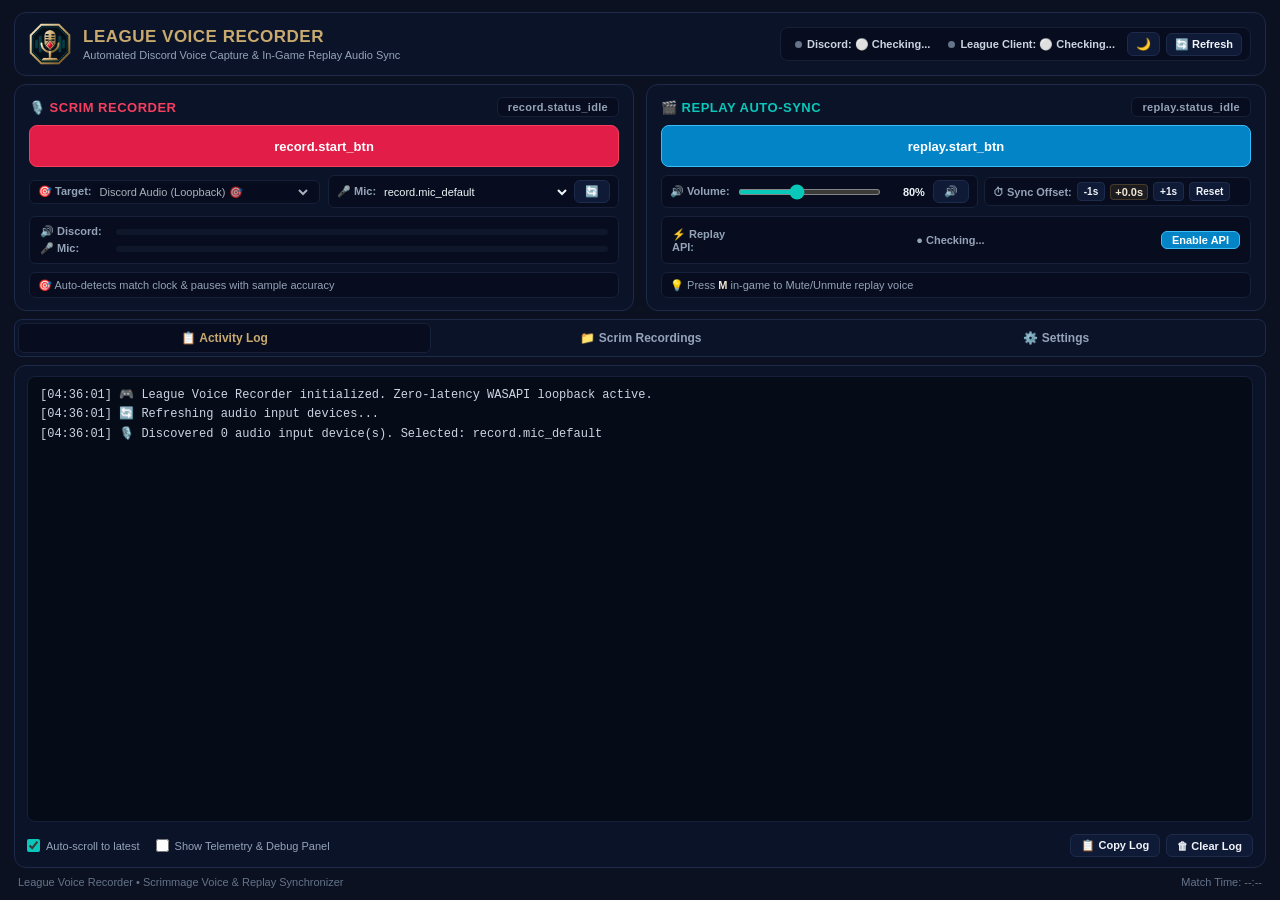
==== ui/index.html @ fefdf2f8 "feat(release): v0.6.0 - native Rust rewrite, in-place updater, strict CA pinning, and secret persist" ====
<!DOCTYPE html>
<html lang="en">
<head>
  <meta charset="UTF-8">
  <meta name="viewport" content="width=device-width, initial-scale=1.0">
  <title>League Voice Recorder & Replay Synchronizer v0.6.0</title>
  <style>
    html, body {
      background-color: #0B1120 !important;
      color: #F1F5F9 !important;
      margin: 0;
      padding: 0;
    }
  </style>
  <link rel="stylesheet" href="style.css">
</head>
<body>
  <div class="app-container">
    <!-- Header Frame matching CustomTkinter header_frame -->
    <header class="app-header">
      <div class="brand">
        <img src="assets/icon.png" class="brand-logo-img" alt="League Voice Recorder">
        <div>
          <div class="title-row">
            <h1 id="txt-app-title" data-i18n="app.title">LEAGUE VOICE RECORDER</h1>
          </div>
          <p class="subtitle" id="txt-app-subtitle" data-i18n="app.subtitle">Automated Discord Voice Capture & In-Game Replay Audio Sync</p>
        </div>
      </div>
      <div class="health-ribbon">
        <div class="health-pill" id="pill-discord">
          <span class="dot"></span>
          <span class="text" id="pill-discord-text">Discord: ⚪ Checking...</span>
        </div>
        <div class="health-pill" id="pill-league">
          <span class="dot"></span>
          <span class="text" id="pill-league-text">League Client: ⚪ Checking...</span>
        </div>
        <button class="btn-theme" id="btn-theme-toggle" onclick="toggleTheme()" data-i18n-title="settings.theme" title="Toggle Theme">🌙</button>
        <button class="btn-refresh-health" onclick="refreshHealth()" data-i18n="health.refresh" title="Refresh System Health">🔄 Refresh</button>
      </div>
    </header>

    <!-- 2-Card Main Action Section matching CustomTkinter action_frame -->
    <section class="action-frame">
      <div class="action-cards-grid">
        <!-- Card 1: Scrim Recorder -->
        <div class="action-card rec-card">
          <div class="action-card-header">
            <span class="action-card-title" data-i18n="record.title">🎙️ SCRIM RECORDER</span>
            <span class="action-card-status" id="rec-status-pill" data-i18n="record.status_idle">● IDLE (Click Start to monitor)</span>
          </div>
          <button id="btn-rec" class="btn-action rec-btn" onclick="toggleRecordingWatcher()">
            <span class="btn-text" id="btn-rec-text" data-i18n="record.start_btn">🔴 Start Recording Watcher</span>
          </button>
          <div class="action-row selectors-row">
            <div class="selector-box">
              <span class="selector-label" data-i18n="record.target_app">🎯 Target:</span>
              <select id="quick-target" class="styled-select" disabled>
                <option value="auto" data-i18n="record.auto_discord">Discord Audio (Loopback) 🎯</option>
              </select>
            </div>
            <div class="selector-box">
              <span class="selector-label" data-i18n="record.mic_input">🎤 Mic:</span>
              <select id="quick-mic" class="styled-select" onchange="onQuickMicChange(this.value)">
                <option value="default" data-i18n="record.mic_default">Default Microphone (System) 🎯</option>
              </select>
              <button class="btn-small" onclick="loadAudioDevices()" title="Refresh Mics">🔄</button>
            </div>
          </div>
          <!-- Live VU Meters (Discord + Mic) -->
          <div class="meter-box">
            <div class="meter-row">
              <span class="meter-label" data-i18n="record.app_sound">🔊 Discord:</span>
              <div class="meter-track"><div class="meter-fill app" id="meter-app"></div></div>
            </div>
            <div class="meter-row">
              <span class="meter-label" id="lbl-meter-mic" data-i18n="record.microphone">🎤 Mic:</span>
              <div class="meter-track" id="track-meter-mic"><div class="meter-fill mic" id="meter-mic"></div></div>
            </div>
          </div>
          <div class="action-hint-row">
            <span class="hint-text" id="rec-hint-text">🎯 Auto-detects match clock & pauses with sample accuracy</span>
          </div>
        </div>

        <!-- Card 2: Replay Auto-Sync -->
        <div class="action-card rep-card">
          <div class="action-card-header">
            <span class="action-card-title" data-i18n="replay.title">🎬 REPLAY AUTO-SYNC</span>
            <span class="action-card-status" id="rep-status-pill" data-i18n="replay.status_idle">● IDLE (Click Start to detect .rofl)</span>
          </div>
          <button id="btn-rep" class="btn-action rep-btn" onclick="toggleReplayWatcher()">
            <span class="btn-text" id="btn-rep-text" data-i18n="replay.start_btn">▶ Start Replay Auto-Sync</span>
          </button>
          <div class="action-row">
            <div class="selector-box vol-box">
              <span class="selector-label" data-i18n="replay.volume">🔊 Volume:</span>
              <input type="range" id="quick-vol" min="0" max="200" value="80" oninput="updateVolume(this.value)" class="vol-slider">
              <span id="quick-vol-display" class="vol-display">80%</span>
              <button class="btn-small" id="btn-quick-mute" onclick="toggleMute()" data-i18n-title="replay.hotkey_hint" title="Toggle Mute (Hotkey M)">🔊</button>
            </div>
            <div class="selector-box offset-box">
              <span class="selector-label" title="Audio timing sync offset relative to replay clock">⏱ Sync Offset:</span>
              <button class="btn-micro" onclick="adjustReplayOffset(-1.0)" title="Shift voice 1.0s earlier (-1s)">-1s</button>
              <span id="replay-offset-val" class="offset-display">+0.0s</span>
              <button class="btn-micro" onclick="adjustReplayOffset(1.0)" title="Shift voice 1.0s later (+1s)">+1s</button>
              <button class="btn-micro btn-reset-offset" onclick="adjustReplayOffset(0.0, true)" title="Reset offset to 0.0s">Reset</button>
            </div>
          </div>
          <!-- 1-Click Replay API Auto-Configuration matching Python replay_api_row -->
          <div class="meter-box api-box">
            <div class="api-box-row">
              <span class="meter-label" data-i18n="settings.replay_api_title">⚡ Replay API:</span>
              <span id="card-api-status" class="api-card-pill">● Checking...</span>
              <button class="btn-small btn-enable-api" onclick="triggerEnableReplayApi()" data-i18n="settings.enable_replay_api_btn" title="1-Click Auto Configure game.cfg">Enable API</button>
            </div>
          </div>
          <div class="action-hint-row">
            <span class="hint-text" id="rep-hint-text" data-i18n="replay.hotkey_hint">💡 Press <b>M</b> in-game to Mute/Unmute replay voice</span>
          </div>
        </div>
      </div>
    </section>

    <!-- Tabbed Navigation matching CustomTkinter Notebook -->
    <nav class="tab-nav">
      <button class="tab-btn active" id="tab-btn-log" onclick="switchTab('log')" data-i18n="tabs.log">📋 Activity Log</button>
      <button class="tab-btn" id="tab-btn-recordings" onclick="switchTab('recordings')" data-i18n="tabs.recordings">📁 Scrim Recordings</button>
      <button class="tab-btn" id="tab-btn-settings" onclick="switchTab('settings')" data-i18n="tabs.settings">⚙️ Settings</button>
    </nav>

    <!-- Tab 1: Activity Log matching CustomTkinter _setup_tab_log -->
    <main class="tab-content active" id="tab-log">
      <div class="log-container-split">
        <!-- Main Log Box (Consolas, word-wrap, autoscroll) -->
        <div class="log-main-box">
          <div class="terminal-box" id="terminal"></div>
        </div>
        <!-- Collapsible Telemetry & Debug Panel matching CustomTkinter _setup_debug_telemetry_panel -->
        <aside class="debug-panel" id="debug-panel" style="display: none;">
          <div class="debug-panel-header">
            <span class="debug-title">🔬 Telemetry & Debug Panel</span>
          </div>
          <div class="debug-panel-body">

            <!-- 1. MATCH & RECORDER ENGINE CARD -->
            <div class="debug-card">
              <div class="debug-card-title match-title">🎮 Match & Recorder Engine</div>
              <div class="debug-row">
                <span class="k">Match State:</span>
                <span class="v" id="dbg-match-state">IDLE</span>
              </div>
              <div class="debug-row">
                <span class="k">Game Time:</span>
                <span class="v highlight-time" id="dbg-game-time">Inactive</span>
              </div>
              <div class="debug-row">
                <span class="k">Base Time:</span>
                <span class="v" id="dbg-base-time">—</span>
              </div>
              <div class="debug-row">
                <span class="k">Match Game ID:</span>
                <span class="v" id="dbg-game-id">—</span>
              </div>
              <div class="debug-row">
                <span class="k">Game Patch:</span>
                <span class="v" id="dbg-game-patch">—</span>
              </div>
            </div>

            <!-- 2. REPLAY SYNC ENGINE CARD -->
            <div class="debug-card">
              <div class="debug-card-title replay-title">🎬 Replay Sync Engine</div>
              <div class="debug-row">
                <span class="k">Active Replay:</span>
                <span class="v" id="dbg-replay-file">—</span>
              </div>
              <div class="debug-row">
                <span class="k">Replay Time:</span>
                <span class="v highlight-rep" id="dbg-replay-time">Inactive</span>
              </div>
              <div class="debug-row">
                <span class="k">Player Time:</span>
                <span class="v" id="dbg-player-time">—</span>
              </div>
              <div class="debug-row">
                <span class="k">Sync Drift:</span>
                <span class="v" id="dbg-replay-drift">—</span>
              </div>
              <div class="debug-row">
                <span class="k">Playback Speed:</span>
                <span class="v" id="dbg-replay-speed">—</span>
              </div>
              <div class="debug-row">
                <span class="k">Matched Scrim Audio:</span>
                <span class="v" id="dbg-replay-audio">—</span>
              </div>
            </div>

            <!-- 3. SYSTEM USAGE & APP VERSION CARD -->
            <div class="debug-card">
              <div class="debug-card-title system-title">📊 System & Process Stats</div>
              <div class="debug-row">
                <span class="k">RAM Usage:</span>
                <span class="v" id="dbg-ram-usage">0.0 MB</span>
              </div>
              <div class="debug-row">
                <span class="k">CPU Usage:</span>
                <span class="v" id="dbg-cpu-usage">0.0%</span>
              </div>
              <div class="debug-row">
                <span class="k">App Version:</span>
                <span class="v highlight-ver" id="dbg-app-version">v0.6.0</span>
              </div>
            </div>

          </div>
        </aside>
      </div>

      <!-- Control Bar below log matching CustomTkinter log_ctrl_frame -->
      <div class="log-control-bar">
        <label class="control-check">
          <input type="checkbox" id="cb-autoscroll" checked onchange="toggleAutoscroll(this.checked)">
          <span data-i18n="log.autoscroll">Auto-scroll to latest</span>
        </label>
        <label class="control-check" style="margin-left: 16px;">
          <input type="checkbox" id="cb-debug-panel" onchange="toggleDebugPanel(this.checked)">
          <span>Show Telemetry & Debug Panel</span>
        </label>
        <div class="log-btn-group">
          <button class="btn-small" onclick="copyLog()" data-i18n="log.copy">📋 Copy Log</button>
          <button class="btn-small" onclick="clearLog()" data-i18n="log.clear">🗑 Clear Log</button>
        </div>
      </div>
    </main>

    <!-- Tab 2: Scrim Recordings matching CustomTkinter _setup_tab_recordings -->
    <main class="tab-content" id="tab-recordings">
      <div class="recordings-toolbar">
        <span id="recordings-count-text">Recordings in folder: 0 files (0.0 MB)</span>
        <div class="recordings-toolbar-actions">
          <button id="btn-download-all" class="btn-small btn-download-all" style="display: none;" onclick="downloadAllMissingRecordings()">⬇ Download All Missing (0)</button>
          <button id="btn-sync-remote" class="btn-small btn-sync-remote" onclick="syncRemoteRecordings()" data-i18n="recordings.sync_remote">☁ Sync Remote</button>
          <button class="btn-small btn-open-folder" onclick="openRecordingsFolder()" data-i18n="recordings.open_folder">📂 Open Folder in Explorer</button>
          <button class="btn-small btn-refresh-rec" onclick="loadRecordings()" data-i18n="recordings.refresh">🔄 Refresh</button>
        </div>
      </div>
      <div class="recordings-list" id="recordings-list">
        <div class="empty-state" data-i18n="recordings.empty">No recordings found yet in recordings folder.</div>
      </div>
    </main>

    <!-- Tab 3: Settings matching CustomTkinter _setup_tab_settings (6 Cards, Auto-save) -->
    <main class="tab-content" id="tab-settings">
      <div class="settings-scroll-container">
        
        <!-- CARD 1: DIRECTORIES & STORAGE (Paths & System Settings) -->
        <div class="settings-card">
          <div class="card-title" data-i18n="settings.paths_title">📁 Paths & System Settings</div>
          
          <div class="setting-grid-row">
            <span class="setting-lbl" data-i18n="settings.rec_folder">Recordings Folder:</span>
            <input type="text" id="cfg-folder" class="setting-input" onchange="autoSaveSettings()">
            <button class="btn-small" onclick="openRecordingsFolder()" data-i18n="settings.browse">Browse...</button>
          </div>

          <div class="setting-grid-row">
            <span class="setting-lbl" data-i18n="settings.replay_volume">Replay Volume (%):</span>
            <input type="number" id="cfg-volume" min="0" max="200" class="setting-input" style="width: 100px;" onchange="autoSaveSettings()">
            <span></span>
          </div>
        </div>

        <!-- CARD 2: INTERFACE & AUDIO INPUT -->
        <div class="settings-card">
          <div class="card-title" data-i18n="settings.interface_title">🌐 Interface & Audio Input</div>

          <div class="setting-grid-row">
            <span class="setting-lbl" data-i18n="settings.language">Interface Language:</span>
            <select id="cfg-lang" class="setting-select" onchange="changeLanguage(this.value)">
              <option value="en">English</option>
              <option value="hu">Magyar (Hungarian)</option>
            </select>
            <span></span>
          </div>

          <div class="setting-grid-row">
            <span class="setting-lbl" data-i18n="settings.theme">Appearance Theme:</span>
            <select id="cfg-theme" class="setting-select" onchange="onThemeChanged(this.value)">
              <option value="dark" data-i18n="settings.theme_dark">Dark 🌙</option>
              <option value="light" data-i18n="settings.theme_light">Light ☀️</option>
              <option value="system" data-i18n="settings.theme_system">System Default 💻</option>
            </select>
            <span></span>
          </div>

          <div class="setting-grid-row">
            <span class="setting-lbl" data-i18n="settings.mic_device">Microphone Input:</span>
            <select id="cfg-mic" class="setting-select" onchange="onSettingsMicChange(this.value)">
              <option value="default" data-i18n="record.mic_default">Default Microphone (System) 🎯</option>
            </select>
            <span></span>
          </div>
        </div>

        <!-- CARD 3: MATCH AUTOMATION & WORKFLOW -->
        <div class="settings-card">
          <div class="card-title" data-i18n="settings.automation_title">⚡ Match Automation & Workflow</div>

          <div class="setting-switch-row">
            <span class="setting-lbl" data-i18n="settings.auto_start_champ_select">Auto-Start in Champ Select:</span>
            <label class="switch-container">
              <input type="checkbox" id="cfg-auto-champ" checked onchange="autoSaveSettings()">
              <span class="switch-slider"></span>
              <span class="switch-desc" data-i18n="settings.auto_start_champ_select_info">Automatically starts recording watcher when entering Champion Select</span>
            </label>
          </div>

          <div class="setting-switch-row">
            <span class="setting-lbl" data-i18n="settings.auto_start_replay">Auto-Start Replay Sync:</span>
            <label class="switch-container">
              <input type="checkbox" id="cfg-auto-replay" checked onchange="autoSaveSettings()">
              <span class="switch-slider"></span>
              <span class="switch-desc" data-i18n="settings.auto_start_replay_info">Automatically starts Replay Auto-Sync when a .rofl replay is opened in League</span>
            </label>
          </div>

          <div class="setting-switch-row">
            <span class="setting-lbl" data-i18n="settings.minimize_to_tray">Minimize to System Tray:</span>
            <label class="switch-container">
              <input type="checkbox" id="cfg-minimize-tray" checked onchange="autoSaveSettings()">
              <span class="switch-slider"></span>
              <span class="switch-desc" data-i18n="settings.minimize_to_tray_info">Keep running in background when minimized with titlebar button</span>
            </label>
          </div>

          <div class="setting-grid-row" style="margin-top: 6px;">
            <span class="setting-lbl">⏱ Replay Voice Offset:</span>
            <div style="display: flex; align-items: center; gap: 8px;">
              <input type="number" id="cfg-replay-offset" step="0.5" min="-30" max="30" value="0.0" class="setting-input" style="width: 80px;" onchange="onConfigOffsetChange(this.value)">
              <span class="setting-unit" style="font-size: 11px; color: var(--text-muted);">seconds (shift audio e.g. +1.0s or -1.0s)</span>
            </div>
            <span></span>
          </div>
        </div>

        <!-- CARD 4: IN-GAME FLOATING HUD OVERLAY -->
        <div class="settings-card">
          <div class="card-title" data-i18n="settings.hud_section_title">🎮 In-Game Floating HUD Overlay</div>

          <div class="setting-switch-row">
            <span class="setting-lbl" data-i18n="settings.hud_overlay_enabled">Enable In-Game Overlay:</span>
            <label class="switch-container">
              <input type="checkbox" id="cfg-hud-enabled" checked onchange="autoSaveSettings()">
              <span class="switch-slider"></span>
              <span class="switch-desc" data-i18n="settings.hud_overlay_info">Show real-time floating audio visualizer over League of Legends</span>
            </label>
          </div>

          <div class="setting-switch-row">
            <span class="setting-lbl" data-i18n="settings.hud_locked">Lock Position / Click-Through:</span>
            <label class="switch-container">
              <input type="checkbox" id="cfg-hud-locked" onchange="autoSaveSettings()">
              <span class="switch-slider"></span>
              <span class="switch-desc" data-i18n="settings.hud_locked_info">Allow mouse clicks to pass through HUD directly into the game</span>
            </label>
          </div>

          <div class="setting-grid-row">
            <span class="setting-lbl" id="lbl-hud-opacity">HUD Opacity (85%):</span>
            <div style="display: flex; align-items: center; gap: 10px;">
              <input type="range" id="cfg-hud-opacity" min="40" max="100" value="85" oninput="onOpacityInput(this.value)" onchange="autoSaveSettings()" style="flex: 1;">
              <span id="hud-opacity-display" style="font-size: 11px; font-weight: 600; width: 35px;">85%</span>
            </div>
            <span></span>
          </div>

          <div class="hud-buttons-row">
            <button class="btn-small" onclick="previewRecHud()" data-i18n="settings.hud_preview_rec_btn">Preview Rec HUD</button>
            <button class="btn-small" onclick="previewReplayHud()" data-i18n="settings.hud_preview_replay_btn">Preview Replay HUD</button>
            <button class="btn-small" onclick="hideHudPreview()" data-i18n="settings.hud_hide_preview_btn">Hide Preview</button>
            <button class="btn-small" onclick="resetHudPosition()" data-i18n="settings.hud_reset_pos_btn">Reset Position</button>
          </div>
        </div>

        <!-- CARD 5: REMOTE SCRIM SERVER (DIRECT PORT) -->
        <div class="settings-card">
          <div class="card-title" data-i18n="settings.cloud_title">☁️ Remote Scrim Server (Direct Port)</div>

          <div class="setting-grid-row">
            <span class="setting-lbl" data-i18n="settings.cloud_url">Server URL:</span>
            <input type="text" id="cfg-cloud-url" class="setting-input" placeholder="https://your-server-ip-or-domain:8443" onchange="autoSaveSettings()">
            <span></span>
          </div>

          <div class="setting-grid-row">
            <span class="setting-lbl" data-i18n="settings.cloud_api_key">API Secret Key:</span>
            <input type="password" id="cfg-cloud-key" class="setting-input" placeholder="Paste your UPLOAD_KEY or PULL_KEY" oninput="onApiKeyInput()" onchange="autoSaveSettings()">
            <span></span>
          </div>

          <div class="cloud-actions-row">
            <button class="btn-indigo" onclick="testCloudConnection()" data-i18n="settings.cloud_test_btn">Test Connection</button>
            <span id="cloud-test-status" class="cloud-status-text"></span>
          </div>
        </div>

        <!-- CARD 6: SOFTWARE & UPDATES -->
        <div class="settings-card">
          <div class="card-title">🔄 Software & Updates</div>

          <div class="setting-grid-row">
            <span class="setting-lbl">App Version:</span>
            <div style="display: flex; align-items: center; gap: 12px;">
              <span id="settings-app-version" style="font-size: 12px; font-weight: bold; color: var(--text-muted);">v0.6.0</span>
              <button class="btn-small" onclick="checkForUpdates()">Check for Updates</button>
            </div>
            <span></span>
          </div>
          <div id="update-status-msg" style="font-size: 11px; color: var(--text-muted); padding-top: 2px;"></div>
        </div>

      </div>
    </main>

    <!-- Footer Frame matching CustomTkinter -->
    <footer class="app-footer">
      <span>League Voice Recorder &bull; Scrimmage Voice &amp; Replay Synchronizer</span>
      <span id="match-clock">Match Time: --:--</span>
    </footer>
  </div>

  <!-- Edit Scrim Details Modal Dialog (matching CustomTkinter _open_edit_details_dialog) -->
  <div id="modal-details" class="modal-backdrop" style="display: none;">
    <div class="modal-card">
      <div class="modal-header">
        <div>
          <h2 id="modal-title" class="modal-title" data-i18n="recordings.details_title">📝 Edit Scrim Details</h2>
          <p class="modal-subtitle" data-i18n="recordings.details_subtitle">Organize scrim metadata, opponent team (VS), and match notes.</p>
        </div>
        <button class="modal-close-btn" onclick="closeEditDetailsModal()">✕</button>
      </div>

      <div class="modal-body">
        <input type="hidden" id="modal-filename">
        <input type="hidden" id="modal-game-id">

        <div class="modal-form-row">
          <label class="modal-label" for="modal-date" data-i18n="recordings.field_date">Date Recorded:</label>
          <input type="text" id="modal-date" class="setting-input" placeholder="YYYY-MM-DD">
        </div>

        <div class="modal-form-row">
          <label class="modal-label" for="modal-patch" data-i18n="recordings.field_patch">Game Patch:</label>
          <input type="text" id="modal-patch" class="setting-input" placeholder="e.g. 14.23, 26.11">
        </div>

        <div class="modal-form-row">
          <label class="modal-label" for="modal-team" data-i18n="recordings.field_team">VS Opponent Team:</label>
          <input type="text" id="modal-team" class="setting-input" placeholder="e.g. DEO, FNC, G2">
        </div>

        <div class="modal-form-row" style="align-items: flex-start;">
          <label class="modal-label" for="modal-notes" style="padding-top: 6px;" data-i18n="recordings.field_notes">Scrim Notes:</label>
          <textarea id="modal-notes" class="setting-input" rows="4" placeholder="Enter match notes, draft thoughts, key timestamps..."></textarea>
        </div>
      </div>

      <div class="modal-footer">
        <button class="btn-small" onclick="closeEditDetailsModal()" data-i18n="recordings.cancel">Cancel</button>
        <button class="btn-small btn-save-details" onclick="saveDetailsFromModal(false)" data-i18n="recordings.save_details">💾 Save Details</button>
        <button id="btn-modal-save-upload" class="btn-small btn-save-and-upload" onclick="saveDetailsFromModal(true)" data-i18n="recordings.save_and_upload" style="display: none;">💾 Save & Upload</button>
      </div>
    </div>
  </div>

  <script src="app.js"></script>
</body>
</html>
---- ui/style.css ----
:root {
  /* Exact CustomTkinter Hextech Dark Theme Palette */
  --bg-dark: #060B18;
  --bg-card: #0B1329;
  --bg-card-inner: #070D1E;
  --bg-terminal: #060B18;
  --gold-primary: #C8AA6E;
  --gold-light: #F0E6D2;
  --gold-dark: #785A28;
  --teal-accent: #0AC8B9;
  --teal-hover: #0397AB;
  --blue-accent: #0284C7;
  --blue-hover: #0369A1;
  --blue-border: #38BDF8;
  --red-rec: #E11D48;
  --red-hover: #BE123C;
  --red-border: #F43F5E;
  --green-ok: #10B981;
  --indigo-btn: #6366F1;
  --indigo-hover: #4F46E5;
  --text-main: #F1F5F9;
  --text-muted: #94A3B8;
  --text-muted-dark: #64748B;
  --border-color: #1E2A4A;
  --border-inner: #162038;
  --meter-mic: #3DDCC4;
  --meter-app: #8B93FF;
  --scrollbar-track: rgba(6, 11, 24, 0.6);
  --scrollbar-thumb: #1E2A4A;
  --scrollbar-thumb-hover: #2E3E66;
}

[data-theme="light"] {
  /* Clean Light Theme Palette */
  --bg-dark: #F1F5F9;
  --bg-card: #FFFFFF;
  --bg-card-inner: #F8FAFC;
  --bg-terminal: #0F172A;
  --gold-primary: #85581A;
  --gold-light: #4A3310;
  --gold-dark: #2F1E07;
  --teal-accent: #0D9488;
  --teal-hover: #0F766E;
  --blue-accent: #0284C7;
  --blue-hover: #0369A1;
  --blue-border: #0284C7;
  --red-rec: #DC2626;
  --red-hover: #B91C1C;
  --red-border: #EF4444;
  --green-ok: #16A34A;
  --indigo-btn: #4F46E5;
  --indigo-hover: #4338CA;
  --text-main: #0F172A;
  --text-muted: #475569;
  --text-muted-dark: #64748B;
  --border-color: #CBD5E1;
  --border-inner: #E2E8F0;
  --meter-mic: #0D9488;
  --meter-app: #6366F1;
  --scrollbar-track: rgba(241, 245, 249, 0.6);
  --scrollbar-thumb: #CBD5E1;
  --scrollbar-thumb-hover: #94A3B8;
}

[data-theme="light"] .setting-lbl {
  color: #1E293B;
}

[data-theme="light"] .setting-input {
  background: #FFFFFF;
  border: 1px solid #CBD5E1;
  color: #0F172A;
}

[data-theme="light"] .setting-input:focus {
  border-color: var(--teal-accent);
}

.setting-select {
  background: var(--bg-terminal);
  border: 1px solid var(--border-color);
  color: #F8FAFC;
  padding: 6px 10px;
  border-radius: 6px;
  font-size: 11px;
  font-weight: 600;
  font-family: "Segoe UI", sans-serif;
  outline: none;
  cursor: pointer;
  width: 100%;
  max-width: 420px;
  box-sizing: border-box;
}

.setting-select:focus {
  border-color: var(--teal-accent);
}

.setting-select option {
  background: #0B1329;
  color: #F1F5F9;
  padding: 4px;
}

[data-theme="light"] .setting-select {
  background: #FFFFFF;
  border: 1px solid #CBD5E1;
  color: #0F172A;
}

[data-theme="light"] .setting-select option {
  background: #FFFFFF;
  color: #0F172A;
}

[data-theme="light"] .styled-select {
  color: #0F172A;
}

[data-theme="light"] .styled-select option {
  background: #FFFFFF;
  color: #0F172A;
}

[data-theme="light"] .selector-box {
  background: #F8FAFC;
  border: 1px solid #CBD5E1;
}

[data-theme="light"] .btn-small,
[data-theme="light"] .btn-theme,
[data-theme="light"] .btn-refresh-health {
  background: #E2E8F0;
  border: 1px solid #CBD5E1;
  color: #0F172A;
}

[data-theme="light"] .btn-small:hover,
[data-theme="light"] .btn-theme:hover,
[data-theme="light"] .btn-refresh-health:hover {
  background: #CBD5E1;
}

[data-theme="light"] .switch-slider {
  background-color: #CBD5E1;
}

[data-theme="light"] .health-pill {
  color: #334155;
}

[data-theme="light"] .health-pill.online {
  color: #065F46;
}

[data-theme="light"] .health-pill.offline {
  color: #991B1B;
}

[data-theme="light"] .action-card-status {
  background: #F1F5F9;
  border: 1px solid #CBD5E1;
  color: #475569;
}

[data-theme="light"] .meter-track {
  background: #E2E8F0;
}

[data-theme="light"] .vol-label {
  color: var(--gold-primary);
}

[data-theme="light"] .action-hint-row b {
  color: var(--gold-primary);
}

[data-theme="light"] .tab-btn.active {
  background: #FFFFFF;
  color: var(--teal-accent);
  border: 1px solid #CBD5E1;
}

[data-theme="light"] .tab-btn:hover:not(.active) {
  color: #0F172A;
  background: rgba(0, 0, 0, 0.04);
}

[data-theme="light"] .recording-row {
  background: #F8FAFC;
  border: 1px solid #E2E8F0;
}

[data-theme="light"] .recording-row:hover {
  background: #F1F5F9;
}

[data-theme="light"] .recording-name {
  color: #0F172A;
}

[data-theme="light"] .recording-badge-local {
  color: #0284C7;
  background: rgba(2, 132, 199, 0.1);
  border-color: rgba(2, 132, 199, 0.3);
}

[data-theme="light"] .modal-card {
  background: #FFFFFF;
  border: 1px solid #CBD5E1;
  box-shadow: 0 10px 25px rgba(0, 0, 0, 0.15);
}

[data-theme="light"] .modal-label {
  color: #1E293B;
}

[data-theme="light"] .modal-close-btn {
  color: #64748B;
}

[data-theme="light"] .modal-close-btn:hover {
  color: #0F172A;
}

[data-theme="light"] .control-check {
  color: #334155;
}

[data-theme="light"] .debug-panel {
  background: #F8FAFC;
  border: 1px solid #CBD5E1;
}

[data-theme="light"] .debug-row .k {
  color: #475569;
}

[data-theme="light"] .debug-row .v {
  color: #0F172A;
}

* {
  box-sizing: border-box;
  margin: 0;
  padding: 0;
  user-select: none;
  scrollbar-width: thin;
  scrollbar-color: var(--scrollbar-thumb) var(--scrollbar-track);
}

/* Custom Themed Scrollbars matching CustomTkinter */
::-webkit-scrollbar {
  width: 8px;
  height: 8px;
}

::-webkit-scrollbar-track {
  background: var(--scrollbar-track);
  border-radius: 4px;
}

::-webkit-scrollbar-thumb {
  background: var(--scrollbar-thumb);
  border-radius: 4px;
  border: 1px solid rgba(255, 255, 255, 0.05);
  transition: background 0.15s ease;
}

::-webkit-scrollbar-thumb:hover {
  background: var(--scrollbar-thumb-hover);
}

::-webkit-scrollbar-corner {
  background: transparent;
}

body {
  font-family: "Segoe UI", -apple-system, BlinkMacSystemFont, Roboto, "Helvetica Neue", Arial, sans-serif;
  background-color: var(--bg-dark);
  color: var(--text-main);
  overflow: hidden;
  height: 100vh;
}

.app-container {
  display: flex;
  flex-direction: column;
  height: 100vh;
  padding: 12px 14px;
  gap: 8px;
}

/* Header Frame matching CustomTkinter header_frame */
.app-header {
  display: flex;
  justify-content: space-between;
  align-items: center;
  background: var(--bg-card);
  border: 1px solid var(--border-color);
  border-radius: 12px;
  padding: 10px 14px;
}

.brand {
  display: flex;
  align-items: center;
  gap: 12px;
}

.brand-logo-img {
  width: 42px;
  height: 42px;
  object-fit: contain;
  display: block;
  flex-shrink: 0;
}

.title-row {
  display: flex;
  align-items: center;
  gap: 8px;
}

.title-row h1 {
  font-size: 17px;
  font-weight: 700;
  letter-spacing: 0.5px;
  color: var(--gold-primary);
  font-family: "Segoe UI", sans-serif;
}

.subtitle {
  font-size: 11px;
  color: var(--text-muted);
  margin-top: 2px;
}

.health-ribbon {
  display: flex;
  align-items: center;
  gap: 6px;
  background: var(--bg-card-inner);
  border: 1px solid var(--border-inner);
  border-radius: 8px;
  padding: 4px 8px;
}

.health-pill {
  display: flex;
  align-items: center;
  gap: 5px;
  padding: 3px 6px;
  border-radius: 6px;
  font-size: 11px;
  font-weight: 700;
  color: #CBD5E1;
}

.health-pill .dot {
  width: 7px;
  height: 7px;
  border-radius: 50%;
  background: var(--text-muted-dark);
}

.health-pill.online .dot {
  background: var(--green-ok);
  box-shadow: 0 0 5px var(--green-ok);
}

.health-pill.online {
  color: #E2E8F0;
}

.health-pill.offline .dot {
  background: #EF4444;
  box-shadow: 0 0 5px #EF4444;
}

.health-pill.offline {
  color: #FCA5A5;
}

.btn-theme {
  background: #0F1A36;
  border: 1px solid var(--border-color);
  color: #FBBF24;
  border-radius: 6px;
  padding: 4px 8px;
  font-size: 12px;
  cursor: pointer;
}

.btn-refresh-health {
  background: #0F1A36;
  border: 1px solid var(--border-color);
  color: var(--text-main);
  border-radius: 6px;
  padding: 4px 8px;
  font-size: 11px;
  font-weight: 700;
  cursor: pointer;
}

.btn-refresh-health:hover,
.btn-theme:hover {
  background: #1E2A4A;
}

/* 2-Card Main Action Section matching CustomTkinter action_frame */
.action-frame {
  display: flex;
  flex-direction: column;
}

.action-cards-grid {
  display: grid;
  grid-template-columns: calc(50% - 6px) calc(50% - 6px);
  gap: 12px;
  width: 100%;
  box-sizing: border-box;
}

.action-card {
  background: var(--bg-card);
  border: 1px solid var(--border-color);
  border-radius: 12px;
  padding: 12px 14px;
  display: flex;
  flex-direction: column;
  justify-content: space-between;
  gap: 8px;
  min-height: 224px;
  width: 100%;
  min-width: 0;
  max-width: 100%;
  box-sizing: border-box;
  overflow: hidden;
}

.action-card-header {
  display: flex;
  justify-content: space-between;
  align-items: center;
}

.action-card-title {
  font-size: 13px;
  font-weight: 700;
  letter-spacing: 0.5px;
}

.rec-card .action-card-title {
  color: var(--red-border);
}

.rep-card .action-card-title {
  color: var(--teal-accent);
}

.action-card-status {
  font-size: 11px;
  font-weight: 700;
  background: var(--bg-card-inner);
  border: 1px solid var(--border-inner);
  color: var(--text-muted);
  padding: 3px 10px;
  border-radius: 6px;
  letter-spacing: 0.3px;
  transition: all 0.2s ease;
}

.action-card-status.rec {
  color: #F43F5E;
  border-color: rgba(244, 63, 94, 0.4);
  background: rgba(244, 63, 94, 0.12);
}

.action-card-status.watching {
  color: #0AC8B9;
  border-color: rgba(10, 200, 185, 0.4);
  background: rgba(10, 200, 185, 0.12);
}

.action-card-status.paused {
  color: #FBBF24;
  border-color: rgba(251, 191, 36, 0.4);
  background: rgba(251, 191, 36, 0.12);
}

.action-card-status.saving {
  color: #C084FC;
  border-color: rgba(192, 132, 252, 0.4);
  background: rgba(192, 132, 252, 0.12);
}

.action-card-status.active {
  color: #38BDF8;
  border-color: rgba(56, 189, 248, 0.4);
  background: rgba(56, 189, 248, 0.12);
}

.btn-action {
  display: flex;
  align-items: center;
  justify-content: center;
  height: 42px;
  width: 100%;
  min-width: 0;
  max-width: 100%;
  border-radius: 8px;
  font-size: 13px;
  font-weight: 700;
  cursor: pointer;
  transition: all 0.15s ease;
  font-family: "Segoe UI", sans-serif;
  border: 1px solid transparent;
  box-sizing: border-box;
}

.rec-btn {
  background: var(--red-rec);
  color: #FFF;
  border-color: var(--red-border);
}

.rec-btn:hover {
  background: var(--red-hover);
}

.rec-btn.active {
  background: #475569;
  border-color: #64748B;
}

.rep-btn {
  background: var(--blue-accent);
  color: #FFF;
  border-color: var(--blue-border);
}

.rep-btn:hover {
  background: var(--blue-hover);
}

.rep-btn.active {
  background: #475569;
  border-color: #64748B;
}

.action-row {
  display: flex;
  align-items: center;
  gap: 6px;
  width: 100%;
  min-width: 0;
  box-sizing: border-box;
}

.selectors-row {
  display: grid;
  grid-template-columns: calc(50% - 4px) calc(50% - 4px);
  gap: 8px;
  width: 100%;
  min-width: 0;
  box-sizing: border-box;
}

.selector-box {
  width: 100%;
  min-width: 0;
  max-width: 100%;
  background: var(--bg-card-inner);
  border: 1px solid var(--border-inner);
  border-radius: 6px;
  padding: 4px 8px;
  display: flex;
  align-items: center;
  gap: 4px;
  box-sizing: border-box;
  overflow: hidden;
}

.selector-label {
  font-size: 11px;
  font-weight: 600;
  color: var(--text-muted);
  white-space: nowrap;
  flex-shrink: 0;
}

.styled-select {
  flex: 1 1 0;
  width: 0;
  min-width: 0;
  max-width: 100%;
  background: transparent;
  color: var(--text-main);
  border: none;
  font-size: 11px;
  font-family: "Segoe UI", sans-serif;
  outline: none;
  cursor: pointer;
  text-overflow: ellipsis;
  overflow: hidden;
  white-space: nowrap;
}

.styled-select option {
  background: #0B1329;
  color: #F1F5F9;
}

.vol-box {
  flex: 1.2;
  min-width: 0;
  display: flex;
  align-items: center;
  gap: 8px;
}

.offset-box {
  flex: 1;
  min-width: 0;
  display: flex;
  align-items: center;
  gap: 5px;
  white-space: nowrap;
}

.offset-display {
  font-size: 11px;
  font-weight: 700;
  min-width: 36px;
  text-align: center;
  color: var(--gold-light);
  background: rgba(200, 155, 60, 0.1);
  padding: 1px 4px;
  border-radius: 4px;
  border: 1px solid rgba(200, 155, 60, 0.25);
}

.offset-display.active {
  color: #38BDF8;
  border-color: rgba(56, 189, 248, 0.4);
  background: rgba(56, 189, 248, 0.12);
}

.btn-micro {
  background: #0F1A36;
  color: var(--text-main);
  border: 1px solid var(--border-color);
  border-radius: 4px;
  padding: 2px 6px;
  font-size: 10px;
  font-weight: 700;
  cursor: pointer;
  transition: all 0.15s ease;
  line-height: 1.3;
}

.btn-micro:hover {
  background: var(--gold-btn-bg);
  color: #0A1428;
  border-color: var(--gold-light);
}

.btn-reset-offset:hover {
  background: rgba(248, 113, 113, 0.2);
  color: #F87171;
  border-color: #F87171;
}

.vol-row {
  align-items: center;
  gap: 8px;
}

.vol-label {
  font-size: 11px;
  font-weight: 600;
  color: var(--gold-light);
}

.vol-slider {
  flex: 1;
  width: 100%;
  accent-color: var(--teal-accent);
  cursor: pointer;
  height: 6px;
}

.vol-display {
  font-size: 11px;
  font-weight: 700;
  width: 36px;
  text-align: right;
  color: var(--text-main);
}

.btn-small {
  background: #0F1A36;
  color: var(--text-main);
  border: 1px solid var(--border-color);
  border-radius: 6px;
  padding: 4px 10px;
  font-size: 11px;
  font-weight: 600;
  cursor: pointer;
  transition: background 0.15s;
}

.btn-small:hover {
  background: #1E2A4A;
}

.btn-indigo {
  background: var(--indigo-btn);
  color: #FFF;
  border: 1px solid #818CF8;
  border-radius: 6px;
  padding: 5px 14px;
  font-size: 11px;
  font-weight: 700;
  cursor: pointer;
  transition: background 0.15s;
}

.btn-indigo:hover {
  background: var(--indigo-hover);
}

/* Live VU Meters & Replay API Boxes */
.meter-box {
  background: var(--bg-card-inner);
  border: 1px solid var(--border-inner);
  border-radius: 6px;
  padding: 6px 10px;
  display: flex;
  flex-direction: column;
  justify-content: center;
  gap: 4px;
  min-height: 48px;
  width: 100%;
  min-width: 0;
  box-sizing: border-box;
}

.api-box-row {
  display: flex;
  align-items: center;
  justify-content: space-between;
  width: 100%;
}

.api-card-pill {
  font-size: 11px;
  font-weight: 700;
  color: var(--text-muted);
}

.api-card-pill.enabled {
  color: var(--green-ok);
}

.api-card-pill.disabled {
  color: #F87171;
}

.btn-enable-api {
  background: var(--blue-accent);
  color: #FFF;
  border: 1px solid var(--blue-border);
  padding: 2px 10px;
  border-radius: 6px;
  font-size: 11px;
  font-weight: 700;
  cursor: pointer;
  transition: background 0.15s;
}

.btn-enable-api:hover {
  background: var(--blue-hover);
}

.action-hint-row {
  display: flex;
  justify-content: space-between;
  align-items: center;
  background: var(--bg-card-inner);
  border: 1px solid var(--border-inner);
  border-radius: 6px;
  padding: 4px 8px;
  font-size: 11px;
  color: var(--text-muted);
  min-height: 26px;
  width: 100%;
  min-width: 0;
  box-sizing: border-box;
}

.action-hint-row b {
  color: var(--gold-light);
}

.meter-row {
  display: flex;
  align-items: center;
  gap: 8px;
}

.meter-label {
  font-size: 11px;
  font-weight: 600;
  width: 68px;
  color: var(--text-muted);
}

.meter-track {
  flex: 1;
  height: 6px;
  background: #0F172A;
  border-radius: 3px;
  overflow: hidden;
}

.meter-fill {
  height: 100%;
  width: 0%;
  border-radius: 3px;
  transition: width 0.08s ease-out;
}

.meter-fill.app {
  background: var(--meter-app);
}

.meter-fill.mic {
  background: var(--meter-mic);
}

.meter-fill.mic.muted {
  background: #EF4444 !important;
  box-shadow: 0 0 10px rgba(239, 68, 68, 0.6) !important;
}

.meter-label.muted {
  color: #EF4444 !important;
  font-weight: 700 !important;
}

.meter-track.muted {
  border-color: rgba(239, 68, 68, 0.6) !important;
  background: rgba(239, 68, 68, 0.15) !important;
}

.rep-engine-badge {
  color: var(--teal-accent);
  font-weight: 600;
}

/* Tab Navigation matching CustomTkinter Notebook */
.tab-nav {
  display: flex;
  gap: 4px;
  background: var(--bg-card);
  border: 1px solid var(--border-color);
  border-radius: 8px;
  padding: 3px;
}

.tab-btn {
  flex: 1;
  background: transparent;
  color: var(--text-muted);
  border: none;
  border-radius: 6px;
  padding: 7px 12px;
  font-size: 12px;
  font-weight: 700;
  cursor: pointer;
  transition: all 0.15s ease;
  font-family: "Segoe UI", sans-serif;
}

.tab-btn.active {
  background: var(--bg-card-inner);
  color: var(--gold-primary);
  border: 1px solid var(--border-inner);
}

.tab-btn:hover:not(.active) {
  color: var(--text-main);
  background: rgba(255, 255, 255, 0.03);
}

/* Tab Content Areas */
.tab-content {
  display: none;
  flex: 1;
  background: var(--bg-card);
  border: 1px solid var(--border-color);
  border-radius: 12px;
  padding: 10px 12px;
  overflow: hidden;
  flex-direction: column;
}

.tab-content.active {
  display: flex;
}

/* Activity Log Split Screen & Textbox matching CustomTkinter */
.log-container-split {
  flex: 1;
  display: flex;
  gap: 8px;
  overflow: hidden;
  margin-bottom: 8px;
}

.log-main-box {
  flex: 1;
  display: flex;
  flex-direction: column;
  overflow: hidden;
}

.terminal-box {
  flex: 1;
  background: var(--bg-terminal);
  border: 1px solid var(--border-inner);
  border-radius: 8px;
  padding: 10px 12px;
  overflow-y: auto;
  font-family: "Consolas", "Courier New", monospace;
  font-size: 12px;
  line-height: 1.45;
  color: #CBD5E1;
  white-space: pre-wrap;
  word-break: break-all;
  scrollbar-color: #253349 rgba(6, 11, 24, 0.4);
}

.terminal-box::-webkit-scrollbar-track {
  background: rgba(6, 11, 24, 0.4);
  border-radius: 4px;
}

.terminal-box::-webkit-scrollbar-thumb {
  background: #253349;
  border-radius: 4px;
  border: 1px solid rgba(255, 255, 255, 0.05);
}

.terminal-box::-webkit-scrollbar-thumb:hover {
  background: #3B4D6B;
}

.log-line {
  margin-bottom: 2px;
}

.debug-panel {
  width: 350px;
  background: var(--bg-card-inner);
  border: 1px solid var(--border-inner);
  border-radius: 8px;
  padding: 10px 12px;
  display: flex;
  flex-direction: column;
  gap: 8px;
  overflow-y: auto;
}

.debug-title {
  font-size: 13px;
  font-weight: 700;
  color: var(--teal-accent);
}

.debug-panel-body {
  display: flex;
  flex-direction: column;
  gap: 8px;
}

.debug-card {
  background: var(--bg-card);
  border: 1px solid var(--border-inner);
  border-radius: 8px;
  padding: 8px 10px;
  display: flex;
  flex-direction: column;
  gap: 3px;
}

.debug-card-title {
  font-size: 11px;
  font-weight: 700;
  margin-bottom: 4px;
}

.debug-card-title.match-title {
  color: #38BDF8;
}

.debug-card-title.replay-title {
  color: #FBBF24;
}

.debug-card-title.system-title {
  color: #34D399;
}

.debug-row {
  display: flex;
  justify-content: space-between;
  align-items: center;
  padding: 2px 0;
  border-bottom: 1px solid rgba(255, 255, 255, 0.04);
}

.debug-row .k {
  color: #94A3B8;
  font-size: 11px;
  font-weight: 600;
}

.debug-row .v {
  font-family: Consolas, monospace;
  font-size: 11px;
  font-weight: 700;
  color: #F8FAFC;
  text-align: right;
}

.debug-row .v.highlight-time {
  color: #3DDCC4;
  font-size: 12px;
}

.debug-row .v.highlight-dt {
  color: #FBBF24;
}

.debug-row .v.highlight-rep {
  color: #FBBF24;
  font-size: 12px;
}

.debug-row .v.highlight-ver {
  color: #38BDF8;
}

[data-theme="light"] .debug-card {
  background: #F8FAFC;
  border: 1px solid #E2E8F0;
}

[data-theme="light"] .debug-card-title.match-title {
  color: #0284C7;
}

[data-theme="light"] .debug-card-title.replay-title {
  color: #D97706;
}

[data-theme="light"] .debug-card-title.system-title {
  color: #059669;
}

[data-theme="light"] .debug-row .k {
  color: #475569;
}

[data-theme="light"] .debug-row .v {
  color: #0F172A;
}

[data-theme="light"] .debug-row .v.highlight-time {
  color: #0891B2;
}

[data-theme="light"] .debug-row .v.highlight-dt {
  color: #D97706;
}

[data-theme="light"] .debug-row .v.highlight-rep {
  color: #D97706;
}

[data-theme="light"] .debug-row .v.highlight-ver {
  color: #0284C7;
}

/* Control Bar below log matching CustomTkinter log_ctrl_frame */
.log-control-bar {
  display: flex;
  align-items: center;
  justify-content: space-between;
  padding-top: 4px;
}

.control-check {
  display: flex;
  align-items: center;
  gap: 6px;
  font-size: 11px;
  color: var(--text-muted);
  cursor: pointer;
}

.control-check input[type="checkbox"] {
  accent-color: var(--teal-accent);
  cursor: pointer;
}

.log-btn-group {
  display: flex;
  gap: 6px;
  margin-left: auto;
}

/* Recordings Table matching CustomTkinter _setup_tab_recordings */
.recordings-toolbar {
  display: flex;
  align-items: center;
  justify-content: space-between;
  margin-bottom: 8px;
  font-size: 11px;
  color: var(--text-muted);
}

.recordings-toolbar-actions {
  display: flex;
  gap: 6px;
}

.recordings-list {
  flex: 1;
  overflow-y: auto;
  display: flex;
  flex-direction: column;
  gap: 5px;
}

.recording-row {
  background: var(--bg-card-inner);
  border: 1px solid var(--border-inner);
  border-radius: 8px;
  padding: 8px 12px;
  display: flex;
  align-items: center;
  justify-content: space-between;
}

.recording-info {
  display: flex;
  flex-direction: column;
  gap: 3px;
  min-width: 0;
  flex: 1;
}

.recording-title-row {
  display: flex;
  align-items: center;
  gap: 8px;
  flex-wrap: wrap;
}

.recording-name {
  font-size: 13px;
  font-weight: 700;
  color: var(--text-main);
  cursor: pointer;
  transition: color 0.15s;
}

.recording-name:hover {
  color: var(--teal-accent);
}

.recording-badge-local {
  font-size: 11px;
  font-weight: 700;
  color: #38BDF8;
  background: rgba(56, 189, 248, 0.12);
  border: 1px solid rgba(56, 189, 248, 0.3);
  padding: 1px 6px;
  border-radius: 4px;
}

.recording-meta {
  font-size: 11px;
  color: var(--text-muted);
}

.recording-actions {
  display: flex;
  align-items: center;
  gap: 6px;
  flex-shrink: 0;
}

.btn-edit-details {
  background: #2563EB !important;
  color: #FFF !important;
  border: 1px solid #3B82F6 !important;
  font-weight: 700;
}

.btn-edit-details:hover {
  background: #1D4ED8 !important;
}

.btn-download-all {
  background: #059669 !important;
  border: 1px solid #10B981 !important;
  color: #FFF !important;
  font-weight: 700;
}

.btn-download-all:hover {
  background: #047857 !important;
}

.btn-sync-remote {
  background: #4F46E5 !important;
  border: 1px solid #6366F1 !important;
  color: #FFF !important;
  font-weight: 700;
}

.btn-sync-remote:hover {
  background: #4338CA !important;
}

.btn-open-folder {
  background: #0284C7 !important;
  border: 1px solid #38BDF8 !important;
  color: #FFF !important;
  font-weight: 700;
}

.btn-open-folder:hover {
  background: #0369A1 !important;
}

.recording-row.remote-missing {
  background: #0A1733;
  border: 1px solid #1E3A8A;
}

[data-theme="light"] .recording-row.remote-missing {
  background: #EFF6FF;
  border: 1px solid #38BDF8;
}

.recording-name.remote {
  color: #38BDF8;
}

[data-theme="light"] .recording-name.remote {
  color: #0284C7;
}

.recording-badge-remote {
  font-size: 11px;
  font-weight: 700;
  color: #38BDF8;
  background: rgba(56, 189, 248, 0.12);
  border: 1px solid rgba(56, 189, 248, 0.3);
  padding: 1px 6px;
  border-radius: 4px;
}

[data-theme="light"] .recording-badge-remote {
  color: #0284C7;
  background: rgba(2, 132, 199, 0.1);
  border-color: rgba(2, 132, 199, 0.3);
}

.recording-badge-synced {
  font-size: 11px;
  font-weight: 700;
  color: #10B981;
  background: rgba(16, 185, 129, 0.12);
  border: 1px solid rgba(16, 185, 129, 0.3);
  padding: 1px 6px;
  border-radius: 4px;
}

[data-theme="light"] .recording-badge-synced {
  color: #059669;
  background: rgba(5, 150, 105, 0.1);
  border-color: rgba(5, 150, 105, 0.3);
}

.btn-upload {
  background: #4F46E5 !important;
  border: 1px solid #6366F1 !important;
  color: #FFF !important;
  font-weight: 700;
}

.btn-upload:hover {
  background: #4338CA !important;
}

.btn-download {
  background: #0284C7 !important;
  border: 1px solid #38BDF8 !important;
  color: #FFF !important;
  font-weight: 700;
}

.btn-download:hover {
  background: #0369A1 !important;
}

.btn-delete-remote {
  background: #DC2626 !important;
  border: 1px solid #EF4444 !important;
  color: #FFF !important;
  font-weight: 700;
}

.btn-delete-remote:hover {
  background: #B91C1C !important;
}

.btn-save-and-upload {
  background: #0284C7 !important;
  border: 1px solid #38BDF8 !important;
  color: #FFF !important;
  font-weight: 700;
}

.btn-save-and-upload:hover {
  background: #0369A1 !important;
}

/* Edit Details Modal Backdrop & Card */
.modal-backdrop {
  position: fixed;
  top: 0;
  left: 0;
  width: 100vw;
  height: 100vh;
  background: rgba(0, 0, 0, 0.65);
  backdrop-filter: blur(4px);
  display: flex;
  align-items: center;
  justify-content: center;
  z-index: 9999;
}

.modal-card {
  background: var(--bg-card);
  border: 1px solid var(--border-color);
  border-radius: 12px;
  width: 480px;
  max-width: 90vw;
  box-shadow: 0 10px 25px rgba(0, 0, 0, 0.6);
  padding: 18px 20px;
  display: flex;
  flex-direction: column;
  gap: 14px;
}

.modal-header {
  display: flex;
  justify-content: space-between;
  align-items: flex-start;
  border-bottom: 1px solid var(--border-inner);
  padding-bottom: 10px;
}

.modal-title {
  font-size: 15px;
  font-weight: 700;
  color: var(--text-main);
}

.modal-subtitle {
  font-size: 11px;
  color: var(--text-muted);
  margin-top: 2px;
}

.modal-close-btn {
  background: transparent;
  border: none;
  color: var(--text-muted);
  font-size: 16px;
  cursor: pointer;
  padding: 2px 6px;
}

.modal-close-btn:hover {
  color: var(--text-main);
}

.modal-body {
  display: flex;
  flex-direction: column;
  gap: 10px;
}

.modal-form-row {
  display: flex;
  align-items: center;
  gap: 10px;
}

.modal-label {
  font-size: 12px;
  font-weight: 700;
  color: var(--text-main);
  width: 130px;
  flex-shrink: 0;
}

.modal-footer {
  display: flex;
  justify-content: flex-end;
  gap: 8px;
  border-top: 1px solid var(--border-inner);
  padding-top: 12px;
}

.btn-save-details {
  background: #059669 !important;
  color: #FFF !important;
  border: 1px solid #10B981 !important;
  font-weight: 700 !important;
}

.btn-save-details:hover {
  background: #047857 !important;
}

.empty-state {
  text-align: center;
  padding: 40px;
  font-size: 12px;
  color: var(--text-muted-dark);
}

/* Settings matching CustomTkinter 6-Card Layout */
.settings-scroll-container {
  flex: 1;
  overflow-y: auto;
  padding-right: 4px;
  display: flex;
  flex-direction: column;
  gap: 10px;
}

.settings-card {
  background: var(--bg-card-inner);
  border: 1px solid var(--border-inner);
  border-radius: 10px;
  padding: 10px 14px;
  display: flex;
  flex-direction: column;
  gap: 8px;
}

.card-title {
  font-size: 12px;
  font-weight: 700;
  color: var(--teal-accent);
  letter-spacing: 0.5px;
  margin-bottom: 2px;
}

.setting-grid-row {
  display: grid;
  grid-template-columns: 180px 1fr auto;
  align-items: center;
  gap: 8px;
}

.setting-lbl {
  font-size: 11px;
  font-weight: 700;
  color: #CBD5E1;
}

.setting-input {
  background: var(--bg-terminal);
  border: 1px solid var(--border-color);
  color: #F8FAFC;
  padding: 5px 8px;
  border-radius: 6px;
  font-size: 11px;
  font-family: "Segoe UI", sans-serif;
  outline: none;
}

.setting-input:focus {
  border-color: var(--teal-accent);
}

.setting-select {
  background: var(--bg-terminal);
  border: 1px solid var(--border-color);
  color: #F8FAFC;
  padding: 6px 10px;
  border-radius: 6px;
  font-size: 11px;
  font-weight: 600;
  font-family: "Segoe UI", sans-serif;
  outline: none;
  cursor: pointer;
  width: 100%;
  max-width: 420px;
  box-sizing: border-box;
}

.setting-select:focus {
  border-color: var(--teal-accent);
}

.setting-select option {
  background: #0B1329;
  color: #F1F5F9;
  padding: 4px;
}

/* CustomTkinter Style Switches */
.setting-switch-row {
  display: grid;
  grid-template-columns: 180px 1fr;
  align-items: center;
  gap: 8px;
  padding: 2px 0;
}

.switch-container {
  display: flex;
  align-items: center;
  gap: 8px;
  cursor: pointer;
}

.switch-container input[type="checkbox"] {
  display: none;
}

.switch-slider {
  width: 36px;
  height: 18px;
  background-color: #1E2A4A;
  border-radius: 9px;
  position: relative;
  transition: 0.2s;
  flex-shrink: 0;
}

.switch-slider::before {
  content: "";
  position: absolute;
  width: 14px;
  height: 14px;
  left: 2px;
  top: 2px;
  background-color: white;
  border-radius: 50%;
  transition: 0.2s;
}

.switch-container input:checked + .switch-slider {
  background-color: var(--teal-accent);
}

.switch-container input:checked + .switch-slider::before {
  transform: translateX(18px);
}

.switch-desc {
  font-size: 11px;
  color: var(--text-muted);
}

.hud-buttons-row {
  display: flex;
  gap: 8px;
  margin-top: 4px;
}

.cloud-actions-row {
  display: flex;
  align-items: center;
  gap: 10px;
  margin-top: 4px;
}

.cloud-status-text {
  font-size: 11px;
  font-weight: 700;
  color: var(--text-muted);
}

/* Footer Frame */
.app-footer {
  display: flex;
  justify-content: space-between;
  align-items: center;
  font-size: 11px;
  color: var(--text-muted-dark);
  padding: 0 4px;
}
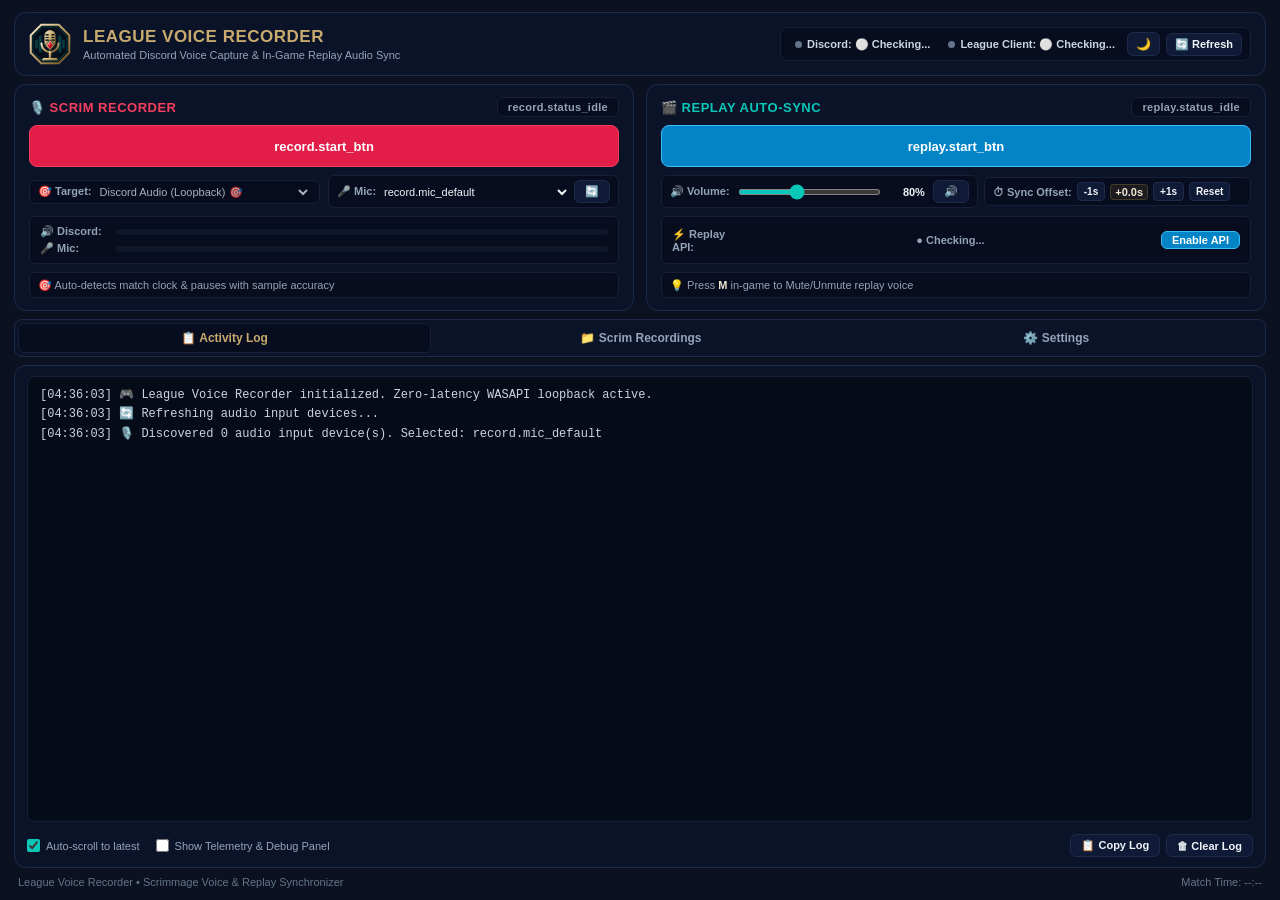
==== commit 07ee8390: "feat(release): align CI GNU compiler target, update progress bar, announcement banner, and white act" ====
--- a/ui/index.html
+++ b/ui/index.html
@@ -28,6 +28,7 @@
         </div>
       </div>
       <div class="health-ribbon">
+        <button id="btn-header-update-badge" class="btn-update-badge" style="display: none;" onclick="switchTab('settings')">🚀 Update Available</button>
         <div class="health-pill" id="pill-discord">
           <span class="dot"></span>
           <span class="text" id="pill-discord-text">Discord: ⚪ Checking...</span>
@@ -40,6 +41,25 @@
         <button class="btn-refresh-health" onclick="refreshHealth()" data-i18n="health.refresh" title="Refresh System Health">🔄 Refresh</button>
       </div>
     </header>
+
+    <!-- Top Announcement Bar for New Version (matching Python auto-check) -->
+    <div id="update-announcement-bar" class="update-announcement-bar" style="display: none;">
+      <div class="update-announcement-content">
+        <span class="update-announcement-icon">🚀</span>
+        <span id="update-announcement-text"><b>New Version Available: v0.6.1</b> — An update is ready to install!</span>
+        <button id="btn-banner-update" class="btn-update-apply" style="margin-left: 12px; padding: 4px 14px; font-size: 11px;">⬇️ Download & Install Update</button>
+        <button class="btn-update-dismiss" onclick="dismissUpdateAnnouncement()" title="Dismiss announcement">✕</button>
+      </div>
+      <div id="banner-update-progress-container" class="update-progress-container" style="display: none; margin-top: 8px;">
+        <div class="update-progress-header">
+          <span id="banner-update-progress-status">Downloading update... 0%</span>
+          <span id="banner-update-progress-bytes">0 MB / 0 MB</span>
+        </div>
+        <div class="update-progress-bar-bg">
+          <div id="banner-update-progress-bar-fill" class="update-progress-bar-fill" style="width: 0%;"></div>
+        </div>
+      </div>
+    </div>
 
     <!-- 2-Card Main Action Section matching CustomTkinter action_frame -->
     <section class="action-frame">
@@ -420,6 +440,15 @@
             <span></span>
           </div>
           <div id="update-status-msg" style="font-size: 11px; color: var(--text-muted); padding-top: 2px;"></div>
+          <div id="update-progress-container" class="update-progress-container" style="display: none;">
+            <div class="update-progress-header">
+              <span id="update-progress-status">Downloading update... 0%</span>
+              <span id="update-progress-bytes">0 MB / 0 MB</span>
+            </div>
+            <div class="update-progress-bar-bg">
+              <div id="update-progress-bar-fill" class="update-progress-bar-fill" style="width: 0%;"></div>
+            </div>
+          </div>
         </div>
 
       </div>
--- a/ui/style.css
+++ b/ui/style.css
@@ -1615,3 +1615,129 @@
   color: var(--text-muted-dark);
   padding: 0 4px;
 }
+
+/* Update Button & Progress Bar */
+.btn-update-apply {
+  margin-left: 8px;
+  background: linear-gradient(135deg, #2563eb 0%, #1d4ed8 100%);
+  color: #ffffff !important;
+  font-weight: 700;
+  border: 1px solid #60a5fa;
+  padding: 6px 14px;
+  border-radius: 6px;
+  cursor: pointer;
+  transition: all 0.2s ease;
+  box-shadow: 0 2px 8px rgba(37, 99, 235, 0.4);
+  display: inline-flex;
+  align-items: center;
+  gap: 6px;
+}
+.btn-update-apply:hover {
+  background: linear-gradient(135deg, #3b82f6 0%, #2563eb 100%);
+  color: #ffffff !important;
+  box-shadow: 0 4px 14px rgba(59, 130, 246, 0.6);
+  transform: translateY(-1px);
+}
+.btn-update-badge {
+  background: linear-gradient(135deg, #2563eb 0%, #1d4ed8 100%);
+  color: #ffffff !important;
+  border: 1px solid #60a5fa;
+  border-radius: 12px;
+  padding: 4px 12px;
+  font-size: 11px;
+  font-weight: 700;
+  cursor: pointer;
+  box-shadow: 0 2px 8px rgba(37, 99, 235, 0.4);
+  transition: all 0.2s ease;
+  display: inline-flex;
+  align-items: center;
+  gap: 6px;
+}
+.btn-update-badge:hover {
+  background: linear-gradient(135deg, #3b82f6 0%, #2563eb 100%);
+  color: #ffffff !important;
+  transform: translateY(-1px);
+  box-shadow: 0 4px 12px rgba(59, 130, 246, 0.6);
+}
+.update-announcement-bar {
+  background: linear-gradient(135deg, rgba(30, 58, 138, 0.95) 0%, rgba(15, 23, 42, 0.98) 100%);
+  border-bottom: 2px solid #3b82f6;
+  padding: 10px 20px;
+  box-shadow: 0 4px 20px rgba(0, 0, 0, 0.4);
+  animation: banner-slide-down 0.3s ease-out;
+  z-index: 100;
+}
+@keyframes banner-slide-down {
+  from { transform: translateY(-100%); opacity: 0; }
+  to { transform: translateY(0); opacity: 1; }
+}
+.update-announcement-content {
+  display: flex;
+  align-items: center;
+  gap: 10px;
+  font-size: 12px;
+  color: #f8fafc;
+}
+.update-announcement-icon {
+  font-size: 16px;
+  animation: banner-bounce 2s infinite ease-in-out;
+}
+@keyframes banner-bounce {
+  0%, 100% { transform: translateY(0); }
+  50% { transform: translateY(-3px); }
+}
+.btn-update-dismiss {
+  background: transparent;
+  border: none;
+  color: #94a3b8;
+  font-size: 14px;
+  cursor: pointer;
+  padding: 4px 8px;
+  border-radius: 4px;
+  margin-left: auto;
+  transition: all 0.2s;
+}
+.btn-update-dismiss:hover {
+  color: #ffffff;
+  background: rgba(255, 255, 255, 0.1);
+}
+.update-progress-container {
+  margin-top: 10px;
+  padding: 10px 14px;
+  background: rgba(15, 23, 42, 0.85);
+  border: 1px solid rgba(59, 130, 246, 0.35);
+  border-radius: 8px;
+  box-shadow: inset 0 1px 3px rgba(0, 0, 0, 0.5);
+}
+.update-progress-header {
+  display: flex;
+  justify-content: space-between;
+  font-size: 11px;
+  font-weight: 700;
+  color: #e2e8f0;
+  margin-bottom: 6px;
+}
+.update-progress-bar-bg {
+  width: 100%;
+  height: 8px;
+  background: rgba(30, 41, 59, 0.9);
+  border-radius: 4px;
+  overflow: hidden;
+  box-shadow: inset 0 1px 2px rgba(0, 0, 0, 0.6);
+}
+.update-progress-bar-fill {
+  height: 100%;
+  background: linear-gradient(90deg, #3b82f6 0%, #60a5fa 50%, #10b981 100%);
+  border-radius: 4px;
+  transition: width 0.15s ease-out;
+  box-shadow: 0 0 10px rgba(59, 130, 246, 0.7);
+}
+.update-progress-bar-fill.installing {
+  background: linear-gradient(90deg, #10b981 0%, #34d399 50%, #059669 100%);
+  animation: pulse-bar 1.2s infinite ease-in-out;
+}
+@keyframes pulse-bar {
+  0% { opacity: 0.8; filter: brightness(1); }
+  50% { opacity: 1; filter: brightness(1.3); }
+  100% { opacity: 0.8; filter: brightness(1); }
+}
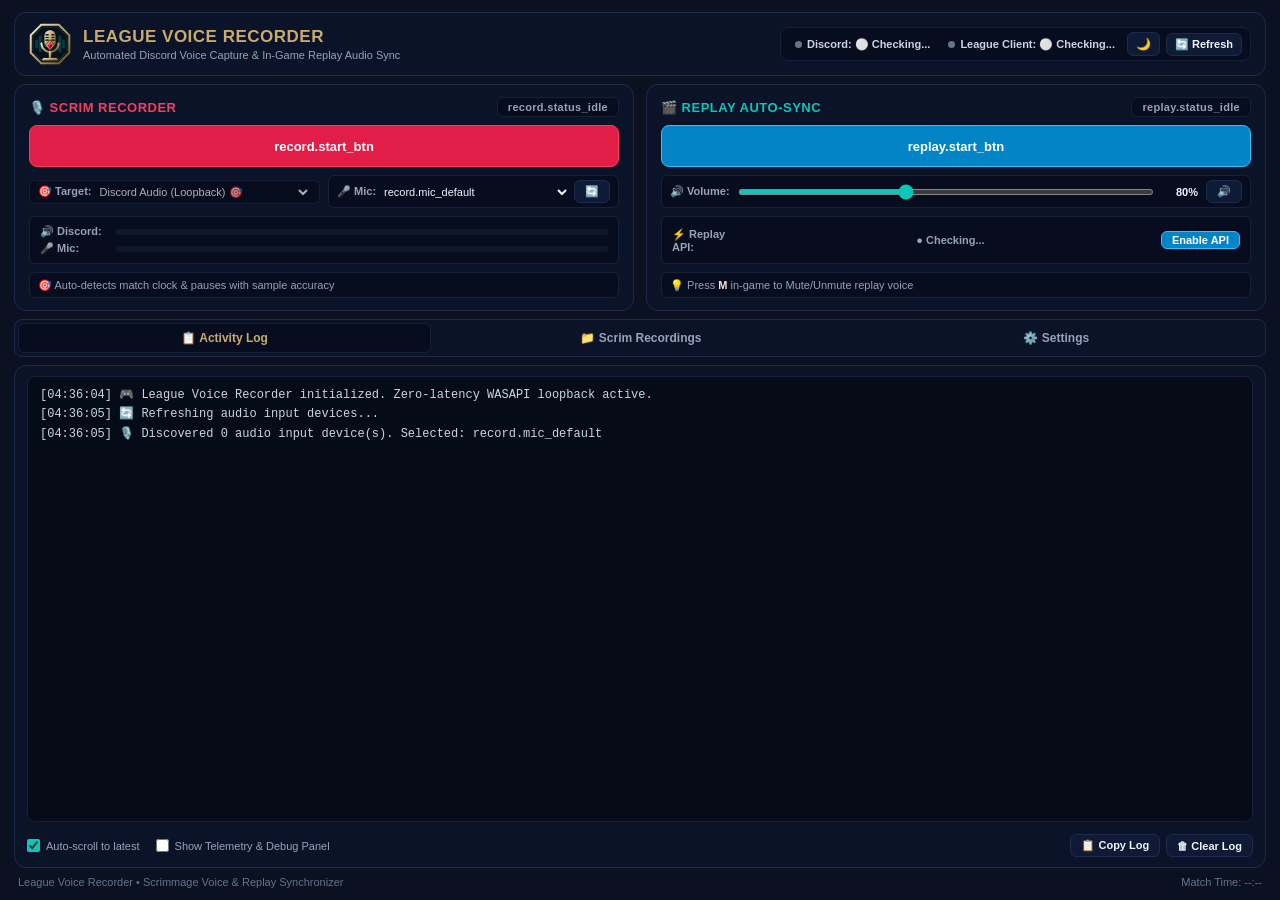
==== commit a86de9e1: "feat(ui): add patch mismatch indicator and selective server deletion" ====
--- a/ui/index.html
+++ b/ui/index.html
@@ -3,7 +3,7 @@
 <head>
   <meta charset="UTF-8">
   <meta name="viewport" content="width=device-width, initial-scale=1.0">
-  <title>League Voice Recorder & Replay Synchronizer v0.6.0</title>
+  <title>League Voice Recorder & Replay Synchronizer v0.6.1</title>
   <style>
     html, body {
       background-color: #0B1120 !important;
@@ -120,13 +120,6 @@
               <span id="quick-vol-display" class="vol-display">80%</span>
               <button class="btn-small" id="btn-quick-mute" onclick="toggleMute()" data-i18n-title="replay.hotkey_hint" title="Toggle Mute (Hotkey M)">🔊</button>
             </div>
-            <div class="selector-box offset-box">
-              <span class="selector-label" title="Audio timing sync offset relative to replay clock">⏱ Sync Offset:</span>
-              <button class="btn-micro" onclick="adjustReplayOffset(-1.0)" title="Shift voice 1.0s earlier (-1s)">-1s</button>
-              <span id="replay-offset-val" class="offset-display">+0.0s</span>
-              <button class="btn-micro" onclick="adjustReplayOffset(1.0)" title="Shift voice 1.0s later (+1s)">+1s</button>
-              <button class="btn-micro btn-reset-offset" onclick="adjustReplayOffset(0.0, true)" title="Reset offset to 0.0s">Reset</button>
-            </div>
           </div>
           <!-- 1-Click Replay API Auto-Configuration matching Python replay_api_row -->
           <div class="meter-box api-box">
@@ -231,7 +224,7 @@
               </div>
               <div class="debug-row">
                 <span class="k">App Version:</span>
-                <span class="v highlight-ver" id="dbg-app-version">v0.6.0</span>
+                <span class="v highlight-ver" id="dbg-app-version">v0.6.1</span>
               </div>
             </div>
 
@@ -355,15 +348,6 @@
               <span class="switch-desc" data-i18n="settings.minimize_to_tray_info">Keep running in background when minimized with titlebar button</span>
             </label>
           </div>
-
-          <div class="setting-grid-row" style="margin-top: 6px;">
-            <span class="setting-lbl">⏱ Replay Voice Offset:</span>
-            <div style="display: flex; align-items: center; gap: 8px;">
-              <input type="number" id="cfg-replay-offset" step="0.5" min="-30" max="30" value="0.0" class="setting-input" style="width: 80px;" onchange="onConfigOffsetChange(this.value)">
-              <span class="setting-unit" style="font-size: 11px; color: var(--text-muted);">seconds (shift audio e.g. +1.0s or -1.0s)</span>
-            </div>
-            <span></span>
-          </div>
         </div>
 
         <!-- CARD 4: IN-GAME FLOATING HUD OVERLAY -->
@@ -434,7 +418,7 @@
           <div class="setting-grid-row">
             <span class="setting-lbl">App Version:</span>
             <div style="display: flex; align-items: center; gap: 12px;">
-              <span id="settings-app-version" style="font-size: 12px; font-weight: bold; color: var(--text-muted);">v0.6.0</span>
+              <span id="settings-app-version" style="font-size: 12px; font-weight: bold; color: var(--text-muted);">v0.6.1</span>
               <button class="btn-small" onclick="checkForUpdates()">Check for Updates</button>
             </div>
             <span></span>
--- a/ui/style.css
+++ b/ui/style.css
@@ -135,6 +135,18 @@
   color: #0F172A;
 }
 
+[data-theme="light"] .btn-delete-local {
+  background: #FEE2E2 !important;
+  border: 1px solid #FCA5A5 !important;
+  color: #B91C1C !important;
+}
+
+[data-theme="light"] .btn-delete-local:hover {
+  background: #FECACA !important;
+  border-color: #EF4444 !important;
+  color: #991B1B !important;
+}
+
 [data-theme="light"] .btn-small:hover,
 [data-theme="light"] .btn-theme:hover,
 [data-theme="light"] .btn-refresh-health:hover {
@@ -613,38 +625,11 @@
 }
 
 .vol-box {
-  flex: 1.2;
-  min-width: 0;
-  display: flex;
-  align-items: center;
-  gap: 8px;
-}
-
-.offset-box {
   flex: 1;
   min-width: 0;
   display: flex;
   align-items: center;
-  gap: 5px;
-  white-space: nowrap;
-}
-
-.offset-display {
-  font-size: 11px;
-  font-weight: 700;
-  min-width: 36px;
-  text-align: center;
-  color: var(--gold-light);
-  background: rgba(200, 155, 60, 0.1);
-  padding: 1px 4px;
-  border-radius: 4px;
-  border: 1px solid rgba(200, 155, 60, 0.25);
-}
-
-.offset-display.active {
-  color: #38BDF8;
-  border-color: rgba(56, 189, 248, 0.4);
-  background: rgba(56, 189, 248, 0.12);
+  gap: 8px;
 }
 
 .btn-micro {
@@ -1321,6 +1306,19 @@
   background: #0369A1 !important;
 }
 
+.btn-delete-local {
+  background: rgba(239, 68, 68, 0.12) !important;
+  border: 1px solid rgba(239, 68, 68, 0.35) !important;
+  color: #FCA5A5 !important;
+  font-weight: 600;
+}
+
+.btn-delete-local:hover {
+  background: rgba(239, 68, 68, 0.25) !important;
+  border-color: #EF4444 !important;
+  color: #FFF !important;
+}
+
 .btn-delete-remote {
   background: #DC2626 !important;
   border: 1px solid #EF4444 !important;
@@ -1330,6 +1328,7 @@
 
 .btn-delete-remote:hover {
   background: #B91C1C !important;
+  border-color: #F87171 !important;
 }
 
 .btn-save-and-upload {
@@ -1341,6 +1340,74 @@
 
 .btn-save-and-upload:hover {
   background: #0369A1 !important;
+}
+
+/* Outdated Patch Alert Styling */
+.recording-row.outdated-patch {
+  border: 1px solid #EF4444 !important;
+  box-shadow: 0 0 10px rgba(239, 68, 68, 0.22), inset 0 0 8px rgba(239, 68, 68, 0.06);
+  background: linear-gradient(90deg, rgba(239, 68, 68, 0.12) 0%, rgba(15, 26, 54, 0.7) 100%) !important;
+}
+
+.recording-row.outdated-patch:hover {
+  border-color: #F87171 !important;
+  box-shadow: 0 0 14px rgba(239, 68, 68, 0.35), inset 0 0 10px rgba(239, 68, 68, 0.1);
+}
+
+[data-theme="light"] .recording-row.outdated-patch {
+  border: 1px solid #EF4444 !important;
+  background: linear-gradient(90deg, #FEE2E2 0%, #FFFFFF 100%) !important;
+  box-shadow: 0 0 8px rgba(239, 68, 68, 0.15);
+}
+
+.badge-patch-outdated {
+  display: inline-flex;
+  align-items: center;
+  gap: 3px;
+  background: rgba(239, 68, 68, 0.2);
+  border: 1px solid #EF4444;
+  color: #FCA5A5;
+  font-size: 11px;
+  font-weight: 700;
+  padding: 1px 7px;
+  border-radius: 4px;
+  margin-left: 6px;
+  animation: pulse-outdated-border 2.5s infinite ease-in-out;
+}
+
+@keyframes pulse-outdated-border {
+  0%, 100% {
+    box-shadow: 0 0 4px rgba(239, 68, 68, 0.3);
+  }
+  50% {
+    box-shadow: 0 0 10px rgba(239, 68, 68, 0.65);
+  }
+}
+
+[data-theme="light"] .badge-patch-outdated {
+  background: #FEE2E2;
+  border: 1px solid #DC2626;
+  color: #B91C1C;
+}
+
+.badge-patch-current {
+  display: inline-flex;
+  align-items: center;
+  gap: 3px;
+  background: rgba(16, 185, 129, 0.12);
+  border: 1px solid rgba(16, 185, 129, 0.4);
+  color: #6EE7B7;
+  font-size: 11px;
+  font-weight: 600;
+  padding: 1px 6px;
+  border-radius: 4px;
+  margin-left: 6px;
+}
+
+[data-theme="light"] .badge-patch-current {
+  background: #ECFDF5;
+  border: 1px solid #10B981;
+  color: #047857;
 }
 
 /* Edit Details Modal Backdrop & Card */
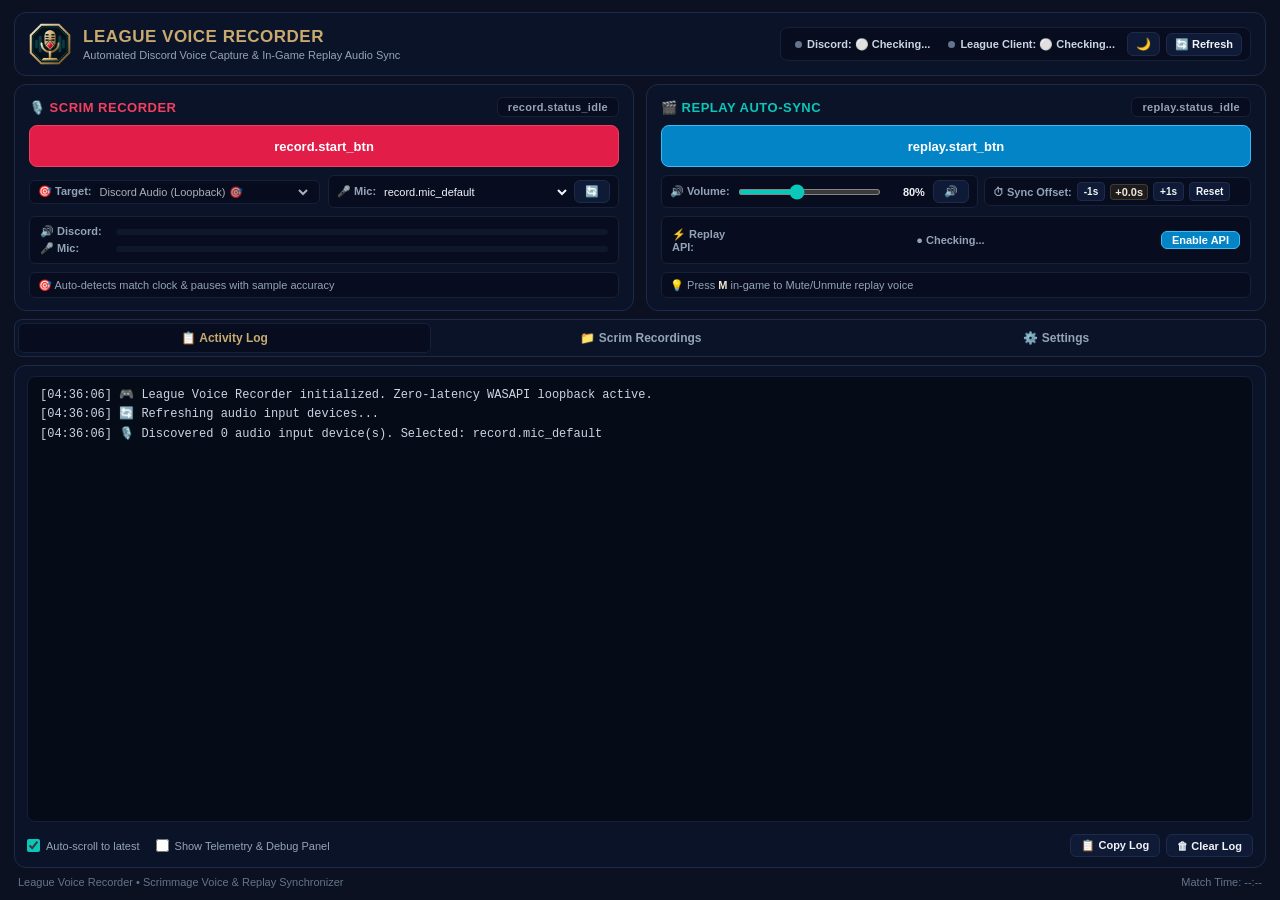
==== commit 1845d760: "feat(ui): display live downloaded megabytes inside update progress bar" ====
--- a/ui/index.html
+++ b/ui/index.html
@@ -3,7 +3,7 @@
 <head>
   <meta charset="UTF-8">
   <meta name="viewport" content="width=device-width, initial-scale=1.0">
-  <title>League Voice Recorder & Replay Synchronizer v0.6.1</title>
+  <title>League Voice Recorder & Replay Synchronizer v0.6.0</title>
   <style>
     html, body {
       background-color: #0B1120 !important;
@@ -57,6 +57,7 @@
         </div>
         <div class="update-progress-bar-bg">
           <div id="banner-update-progress-bar-fill" class="update-progress-bar-fill" style="width: 0%;"></div>
+          <div id="banner-update-progress-bar-text" class="update-progress-bar-text">0.0 MB / 0.0 MB (0%)</div>
         </div>
       </div>
     </div>
@@ -120,6 +121,13 @@
               <span id="quick-vol-display" class="vol-display">80%</span>
               <button class="btn-small" id="btn-quick-mute" onclick="toggleMute()" data-i18n-title="replay.hotkey_hint" title="Toggle Mute (Hotkey M)">🔊</button>
             </div>
+            <div class="selector-box offset-box">
+              <span class="selector-label" title="Audio timing sync offset relative to replay clock">⏱ Sync Offset:</span>
+              <button class="btn-micro" onclick="adjustReplayOffset(-1.0)" title="Shift voice 1.0s earlier (-1s)">-1s</button>
+              <span id="replay-offset-val" class="offset-display">+0.0s</span>
+              <button class="btn-micro" onclick="adjustReplayOffset(1.0)" title="Shift voice 1.0s later (+1s)">+1s</button>
+              <button class="btn-micro btn-reset-offset" onclick="adjustReplayOffset(0.0, true)" title="Reset offset to 0.0s">Reset</button>
+            </div>
           </div>
           <!-- 1-Click Replay API Auto-Configuration matching Python replay_api_row -->
           <div class="meter-box api-box">
@@ -224,7 +232,7 @@
               </div>
               <div class="debug-row">
                 <span class="k">App Version:</span>
-                <span class="v highlight-ver" id="dbg-app-version">v0.6.1</span>
+                <span class="v highlight-ver" id="dbg-app-version">v0.6.0</span>
               </div>
             </div>
 
@@ -348,6 +356,15 @@
               <span class="switch-desc" data-i18n="settings.minimize_to_tray_info">Keep running in background when minimized with titlebar button</span>
             </label>
           </div>
+
+          <div class="setting-grid-row" style="margin-top: 6px;">
+            <span class="setting-lbl">⏱ Replay Voice Offset:</span>
+            <div style="display: flex; align-items: center; gap: 8px;">
+              <input type="number" id="cfg-replay-offset" step="0.5" min="-30" max="30" value="0.0" class="setting-input" style="width: 80px;" onchange="onConfigOffsetChange(this.value)">
+              <span class="setting-unit" style="font-size: 11px; color: var(--text-muted);">seconds (shift audio e.g. +1.0s or -1.0s)</span>
+            </div>
+            <span></span>
+          </div>
         </div>
 
         <!-- CARD 4: IN-GAME FLOATING HUD OVERLAY -->
@@ -418,7 +435,7 @@
           <div class="setting-grid-row">
             <span class="setting-lbl">App Version:</span>
             <div style="display: flex; align-items: center; gap: 12px;">
-              <span id="settings-app-version" style="font-size: 12px; font-weight: bold; color: var(--text-muted);">v0.6.1</span>
+              <span id="settings-app-version" style="font-size: 12px; font-weight: bold; color: var(--text-muted);">v0.6.0</span>
               <button class="btn-small" onclick="checkForUpdates()">Check for Updates</button>
             </div>
             <span></span>
@@ -431,6 +448,7 @@
             </div>
             <div class="update-progress-bar-bg">
               <div id="update-progress-bar-fill" class="update-progress-bar-fill" style="width: 0%;"></div>
+              <div id="update-progress-bar-text" class="update-progress-bar-text">0.0 MB / 0.0 MB (0%)</div>
             </div>
           </div>
         </div>
--- a/ui/style.css
+++ b/ui/style.css
@@ -135,18 +135,6 @@
   color: #0F172A;
 }
 
-[data-theme="light"] .btn-delete-local {
-  background: #FEE2E2 !important;
-  border: 1px solid #FCA5A5 !important;
-  color: #B91C1C !important;
-}
-
-[data-theme="light"] .btn-delete-local:hover {
-  background: #FECACA !important;
-  border-color: #EF4444 !important;
-  color: #991B1B !important;
-}
-
 [data-theme="light"] .btn-small:hover,
 [data-theme="light"] .btn-theme:hover,
 [data-theme="light"] .btn-refresh-health:hover {
@@ -625,11 +613,38 @@
 }
 
 .vol-box {
+  flex: 1.2;
+  min-width: 0;
+  display: flex;
+  align-items: center;
+  gap: 8px;
+}
+
+.offset-box {
   flex: 1;
   min-width: 0;
   display: flex;
   align-items: center;
-  gap: 8px;
+  gap: 5px;
+  white-space: nowrap;
+}
+
+.offset-display {
+  font-size: 11px;
+  font-weight: 700;
+  min-width: 36px;
+  text-align: center;
+  color: var(--gold-light);
+  background: rgba(200, 155, 60, 0.1);
+  padding: 1px 4px;
+  border-radius: 4px;
+  border: 1px solid rgba(200, 155, 60, 0.25);
+}
+
+.offset-display.active {
+  color: #38BDF8;
+  border-color: rgba(56, 189, 248, 0.4);
+  background: rgba(56, 189, 248, 0.12);
 }
 
 .btn-micro {
@@ -1306,19 +1321,6 @@
   background: #0369A1 !important;
 }
 
-.btn-delete-local {
-  background: rgba(239, 68, 68, 0.12) !important;
-  border: 1px solid rgba(239, 68, 68, 0.35) !important;
-  color: #FCA5A5 !important;
-  font-weight: 600;
-}
-
-.btn-delete-local:hover {
-  background: rgba(239, 68, 68, 0.25) !important;
-  border-color: #EF4444 !important;
-  color: #FFF !important;
-}
-
 .btn-delete-remote {
   background: #DC2626 !important;
   border: 1px solid #EF4444 !important;
@@ -1328,7 +1330,6 @@
 
 .btn-delete-remote:hover {
   background: #B91C1C !important;
-  border-color: #F87171 !important;
 }
 
 .btn-save-and-upload {
@@ -1340,74 +1341,6 @@
 
 .btn-save-and-upload:hover {
   background: #0369A1 !important;
-}
-
-/* Outdated Patch Alert Styling */
-.recording-row.outdated-patch {
-  border: 1px solid #EF4444 !important;
-  box-shadow: 0 0 10px rgba(239, 68, 68, 0.22), inset 0 0 8px rgba(239, 68, 68, 0.06);
-  background: linear-gradient(90deg, rgba(239, 68, 68, 0.12) 0%, rgba(15, 26, 54, 0.7) 100%) !important;
-}
-
-.recording-row.outdated-patch:hover {
-  border-color: #F87171 !important;
-  box-shadow: 0 0 14px rgba(239, 68, 68, 0.35), inset 0 0 10px rgba(239, 68, 68, 0.1);
-}
-
-[data-theme="light"] .recording-row.outdated-patch {
-  border: 1px solid #EF4444 !important;
-  background: linear-gradient(90deg, #FEE2E2 0%, #FFFFFF 100%) !important;
-  box-shadow: 0 0 8px rgba(239, 68, 68, 0.15);
-}
-
-.badge-patch-outdated {
-  display: inline-flex;
-  align-items: center;
-  gap: 3px;
-  background: rgba(239, 68, 68, 0.2);
-  border: 1px solid #EF4444;
-  color: #FCA5A5;
-  font-size: 11px;
-  font-weight: 700;
-  padding: 1px 7px;
-  border-radius: 4px;
-  margin-left: 6px;
-  animation: pulse-outdated-border 2.5s infinite ease-in-out;
-}
-
-@keyframes pulse-outdated-border {
-  0%, 100% {
-    box-shadow: 0 0 4px rgba(239, 68, 68, 0.3);
-  }
-  50% {
-    box-shadow: 0 0 10px rgba(239, 68, 68, 0.65);
-  }
-}
-
-[data-theme="light"] .badge-patch-outdated {
-  background: #FEE2E2;
-  border: 1px solid #DC2626;
-  color: #B91C1C;
-}
-
-.badge-patch-current {
-  display: inline-flex;
-  align-items: center;
-  gap: 3px;
-  background: rgba(16, 185, 129, 0.12);
-  border: 1px solid rgba(16, 185, 129, 0.4);
-  color: #6EE7B7;
-  font-size: 11px;
-  font-weight: 600;
-  padding: 1px 6px;
-  border-radius: 4px;
-  margin-left: 6px;
-}
-
-[data-theme="light"] .badge-patch-current {
-  background: #ECFDF5;
-  border: 1px solid #10B981;
-  color: #047857;
 }
 
 /* Edit Details Modal Backdrop & Card */
@@ -1785,19 +1718,36 @@
   margin-bottom: 6px;
 }
 .update-progress-bar-bg {
+  position: relative;
   width: 100%;
-  height: 8px;
+  height: 18px;
   background: rgba(30, 41, 59, 0.9);
-  border-radius: 4px;
+  border-radius: 6px;
   overflow: hidden;
-  box-shadow: inset 0 1px 2px rgba(0, 0, 0, 0.6);
+  box-shadow: inset 0 1px 3px rgba(0, 0, 0, 0.6);
 }
 .update-progress-bar-fill {
   height: 100%;
   background: linear-gradient(90deg, #3b82f6 0%, #60a5fa 50%, #10b981 100%);
-  border-radius: 4px;
+  border-radius: 6px;
   transition: width 0.15s ease-out;
   box-shadow: 0 0 10px rgba(59, 130, 246, 0.7);
+}
+.update-progress-bar-text {
+  position: absolute;
+  top: 0;
+  left: 0;
+  width: 100%;
+  height: 100%;
+  display: flex;
+  align-items: center;
+  justify-content: center;
+  font-size: 11px;
+  font-weight: 700;
+  color: #ffffff;
+  text-shadow: 0 1px 3px rgba(0, 0, 0, 0.9), 0 0 4px rgba(0, 0, 0, 0.8);
+  pointer-events: none;
+  letter-spacing: 0.3px;
 }
 .update-progress-bar-fill.installing {
   background: linear-gradient(90deg, #10b981 0%, #34d399 50%, #059669 100%);
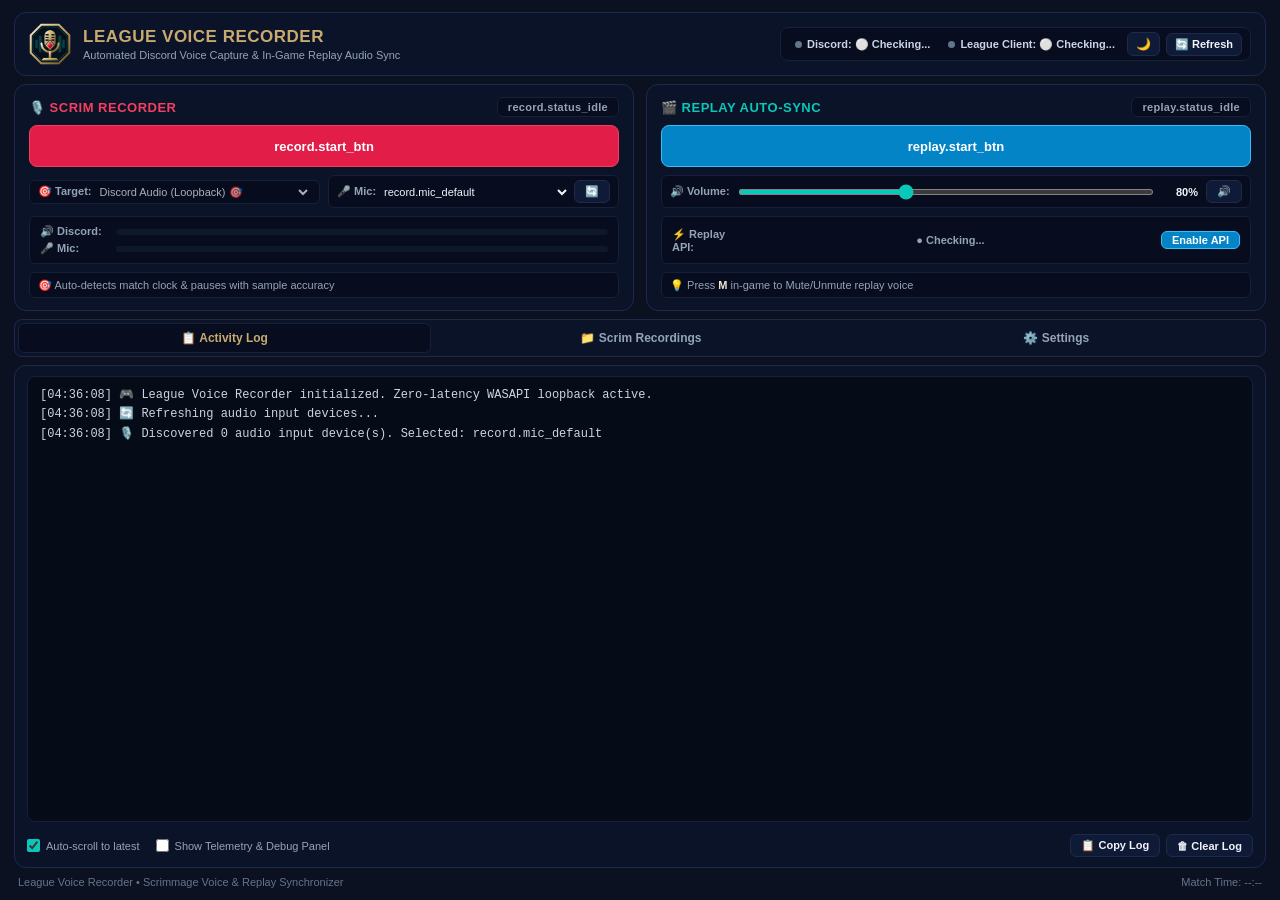
==== commit 75b86f2c: "feat(ui): display live downloaded megabytes inside update progress bar" ====
--- a/ui/index.html
+++ b/ui/index.html
@@ -3,7 +3,7 @@
 <head>
   <meta charset="UTF-8">
   <meta name="viewport" content="width=device-width, initial-scale=1.0">
-  <title>League Voice Recorder & Replay Synchronizer v0.6.0</title>
+  <title>League Voice Recorder & Replay Synchronizer v0.6.1</title>
   <style>
     html, body {
       background-color: #0B1120 !important;
@@ -121,13 +121,6 @@
               <span id="quick-vol-display" class="vol-display">80%</span>
               <button class="btn-small" id="btn-quick-mute" onclick="toggleMute()" data-i18n-title="replay.hotkey_hint" title="Toggle Mute (Hotkey M)">🔊</button>
             </div>
-            <div class="selector-box offset-box">
-              <span class="selector-label" title="Audio timing sync offset relative to replay clock">⏱ Sync Offset:</span>
-              <button class="btn-micro" onclick="adjustReplayOffset(-1.0)" title="Shift voice 1.0s earlier (-1s)">-1s</button>
-              <span id="replay-offset-val" class="offset-display">+0.0s</span>
-              <button class="btn-micro" onclick="adjustReplayOffset(1.0)" title="Shift voice 1.0s later (+1s)">+1s</button>
-              <button class="btn-micro btn-reset-offset" onclick="adjustReplayOffset(0.0, true)" title="Reset offset to 0.0s">Reset</button>
-            </div>
           </div>
           <!-- 1-Click Replay API Auto-Configuration matching Python replay_api_row -->
           <div class="meter-box api-box">
@@ -232,7 +225,7 @@
               </div>
               <div class="debug-row">
                 <span class="k">App Version:</span>
-                <span class="v highlight-ver" id="dbg-app-version">v0.6.0</span>
+                <span class="v highlight-ver" id="dbg-app-version">v0.6.1</span>
               </div>
             </div>
 
@@ -356,15 +349,6 @@
               <span class="switch-desc" data-i18n="settings.minimize_to_tray_info">Keep running in background when minimized with titlebar button</span>
             </label>
           </div>
-
-          <div class="setting-grid-row" style="margin-top: 6px;">
-            <span class="setting-lbl">⏱ Replay Voice Offset:</span>
-            <div style="display: flex; align-items: center; gap: 8px;">
-              <input type="number" id="cfg-replay-offset" step="0.5" min="-30" max="30" value="0.0" class="setting-input" style="width: 80px;" onchange="onConfigOffsetChange(this.value)">
-              <span class="setting-unit" style="font-size: 11px; color: var(--text-muted);">seconds (shift audio e.g. +1.0s or -1.0s)</span>
-            </div>
-            <span></span>
-          </div>
         </div>
 
         <!-- CARD 4: IN-GAME FLOATING HUD OVERLAY -->
@@ -435,7 +419,7 @@
           <div class="setting-grid-row">
             <span class="setting-lbl">App Version:</span>
             <div style="display: flex; align-items: center; gap: 12px;">
-              <span id="settings-app-version" style="font-size: 12px; font-weight: bold; color: var(--text-muted);">v0.6.0</span>
+              <span id="settings-app-version" style="font-size: 12px; font-weight: bold; color: var(--text-muted);">v0.6.1</span>
               <button class="btn-small" onclick="checkForUpdates()">Check for Updates</button>
             </div>
             <span></span>
--- a/ui/style.css
+++ b/ui/style.css
@@ -135,6 +135,18 @@
   color: #0F172A;
 }
 
+[data-theme="light"] .btn-delete-local {
+  background: #FEE2E2 !important;
+  border: 1px solid #FCA5A5 !important;
+  color: #B91C1C !important;
+}
+
+[data-theme="light"] .btn-delete-local:hover {
+  background: #FECACA !important;
+  border-color: #EF4444 !important;
+  color: #991B1B !important;
+}
+
 [data-theme="light"] .btn-small:hover,
 [data-theme="light"] .btn-theme:hover,
 [data-theme="light"] .btn-refresh-health:hover {
@@ -613,38 +625,11 @@
 }
 
 .vol-box {
-  flex: 1.2;
-  min-width: 0;
-  display: flex;
-  align-items: center;
-  gap: 8px;
-}
-
-.offset-box {
   flex: 1;
   min-width: 0;
   display: flex;
   align-items: center;
-  gap: 5px;
-  white-space: nowrap;
-}
-
-.offset-display {
-  font-size: 11px;
-  font-weight: 700;
-  min-width: 36px;
-  text-align: center;
-  color: var(--gold-light);
-  background: rgba(200, 155, 60, 0.1);
-  padding: 1px 4px;
-  border-radius: 4px;
-  border: 1px solid rgba(200, 155, 60, 0.25);
-}
-
-.offset-display.active {
-  color: #38BDF8;
-  border-color: rgba(56, 189, 248, 0.4);
-  background: rgba(56, 189, 248, 0.12);
+  gap: 8px;
 }
 
 .btn-micro {
@@ -1321,6 +1306,19 @@
   background: #0369A1 !important;
 }
 
+.btn-delete-local {
+  background: rgba(239, 68, 68, 0.12) !important;
+  border: 1px solid rgba(239, 68, 68, 0.35) !important;
+  color: #FCA5A5 !important;
+  font-weight: 600;
+}
+
+.btn-delete-local:hover {
+  background: rgba(239, 68, 68, 0.25) !important;
+  border-color: #EF4444 !important;
+  color: #FFF !important;
+}
+
 .btn-delete-remote {
   background: #DC2626 !important;
   border: 1px solid #EF4444 !important;
@@ -1330,6 +1328,7 @@
 
 .btn-delete-remote:hover {
   background: #B91C1C !important;
+  border-color: #F87171 !important;
 }
 
 .btn-save-and-upload {
@@ -1341,6 +1340,74 @@
 
 .btn-save-and-upload:hover {
   background: #0369A1 !important;
+}
+
+/* Outdated Patch Alert Styling */
+.recording-row.outdated-patch {
+  border: 1px solid #EF4444 !important;
+  box-shadow: 0 0 10px rgba(239, 68, 68, 0.22), inset 0 0 8px rgba(239, 68, 68, 0.06);
+  background: linear-gradient(90deg, rgba(239, 68, 68, 0.12) 0%, rgba(15, 26, 54, 0.7) 100%) !important;
+}
+
+.recording-row.outdated-patch:hover {
+  border-color: #F87171 !important;
+  box-shadow: 0 0 14px rgba(239, 68, 68, 0.35), inset 0 0 10px rgba(239, 68, 68, 0.1);
+}
+
+[data-theme="light"] .recording-row.outdated-patch {
+  border: 1px solid #EF4444 !important;
+  background: linear-gradient(90deg, #FEE2E2 0%, #FFFFFF 100%) !important;
+  box-shadow: 0 0 8px rgba(239, 68, 68, 0.15);
+}
+
+.badge-patch-outdated {
+  display: inline-flex;
+  align-items: center;
+  gap: 3px;
+  background: rgba(239, 68, 68, 0.2);
+  border: 1px solid #EF4444;
+  color: #FCA5A5;
+  font-size: 11px;
+  font-weight: 700;
+  padding: 1px 7px;
+  border-radius: 4px;
+  margin-left: 6px;
+  animation: pulse-outdated-border 2.5s infinite ease-in-out;
+}
+
+@keyframes pulse-outdated-border {
+  0%, 100% {
+    box-shadow: 0 0 4px rgba(239, 68, 68, 0.3);
+  }
+  50% {
+    box-shadow: 0 0 10px rgba(239, 68, 68, 0.65);
+  }
+}
+
+[data-theme="light"] .badge-patch-outdated {
+  background: #FEE2E2;
+  border: 1px solid #DC2626;
+  color: #B91C1C;
+}
+
+.badge-patch-current {
+  display: inline-flex;
+  align-items: center;
+  gap: 3px;
+  background: rgba(16, 185, 129, 0.12);
+  border: 1px solid rgba(16, 185, 129, 0.4);
+  color: #6EE7B7;
+  font-size: 11px;
+  font-weight: 600;
+  padding: 1px 6px;
+  border-radius: 4px;
+  margin-left: 6px;
+}
+
+[data-theme="light"] .badge-patch-current {
+  background: #ECFDF5;
+  border: 1px solid #10B981;
+  color: #047857;
 }
 
 /* Edit Details Modal Backdrop & Card */
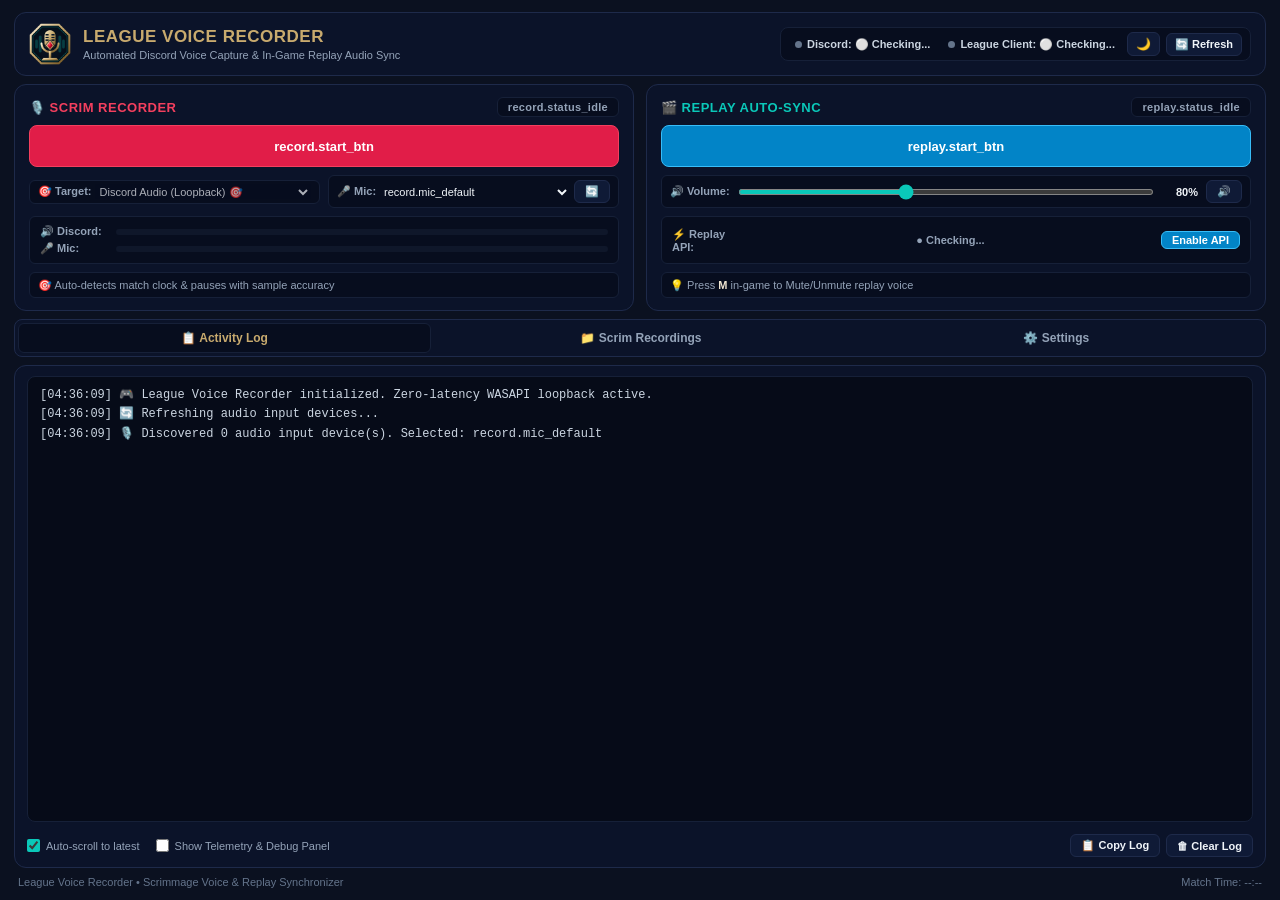
==== commit d4d25718: "feat(ui): add smooth streaming startup entrance and clickable header update pill" ====
--- a/ui/index.html
+++ b/ui/index.html
@@ -28,7 +28,7 @@
         </div>
       </div>
       <div class="health-ribbon">
-        <button id="btn-header-update-badge" class="btn-update-badge" style="display: none;" onclick="switchTab('settings')">🚀 Update Available</button>
+        <button id="btn-header-update-badge" class="btn-update-badge" style="display: none;" onclick="applyUpdate()" title="Click to download & install update">🚀 Update Available</button>
         <div class="health-pill" id="pill-discord">
           <span class="dot"></span>
           <span class="text" id="pill-discord-text">Discord: ⚪ Checking...</span>
--- a/ui/style.css
+++ b/ui/style.css
@@ -1825,3 +1825,40 @@
   50% { opacity: 1; filter: brightness(1.3); }
   100% { opacity: 0.8; filter: brightness(1); }
 }
+
+/* Smooth staggered streaming startup entrance */
+@keyframes lvrStreamIn {
+  from {
+    opacity: 0;
+    transform: translateY(10px) scale(0.992);
+  }
+  to {
+    opacity: 1;
+    transform: translateY(0) scale(1);
+  }
+}
+
+body:not(.ui-ready) .app-header,
+body:not(.ui-ready) .action-frame,
+body:not(.ui-ready) .tab-nav,
+body:not(.ui-ready) .tab-content.active,
+body:not(.ui-ready) .app-footer {
+  opacity: 0;
+  transform: translateY(10px) scale(0.992);
+}
+
+body.ui-ready .app-header {
+  animation: lvrStreamIn 0.34s cubic-bezier(0.16, 1, 0.3, 1) 0ms both;
+}
+body.ui-ready .action-frame {
+  animation: lvrStreamIn 0.38s cubic-bezier(0.16, 1, 0.3, 1) 50ms both;
+}
+body.ui-ready .tab-nav {
+  animation: lvrStreamIn 0.38s cubic-bezier(0.16, 1, 0.3, 1) 95ms both;
+}
+body.ui-ready .tab-content.active {
+  animation: lvrStreamIn 0.40s cubic-bezier(0.16, 1, 0.3, 1) 135ms both;
+}
+body.ui-ready .app-footer {
+  animation: lvrStreamIn 0.40s cubic-bezier(0.16, 1, 0.3, 1) 170ms both;
+}
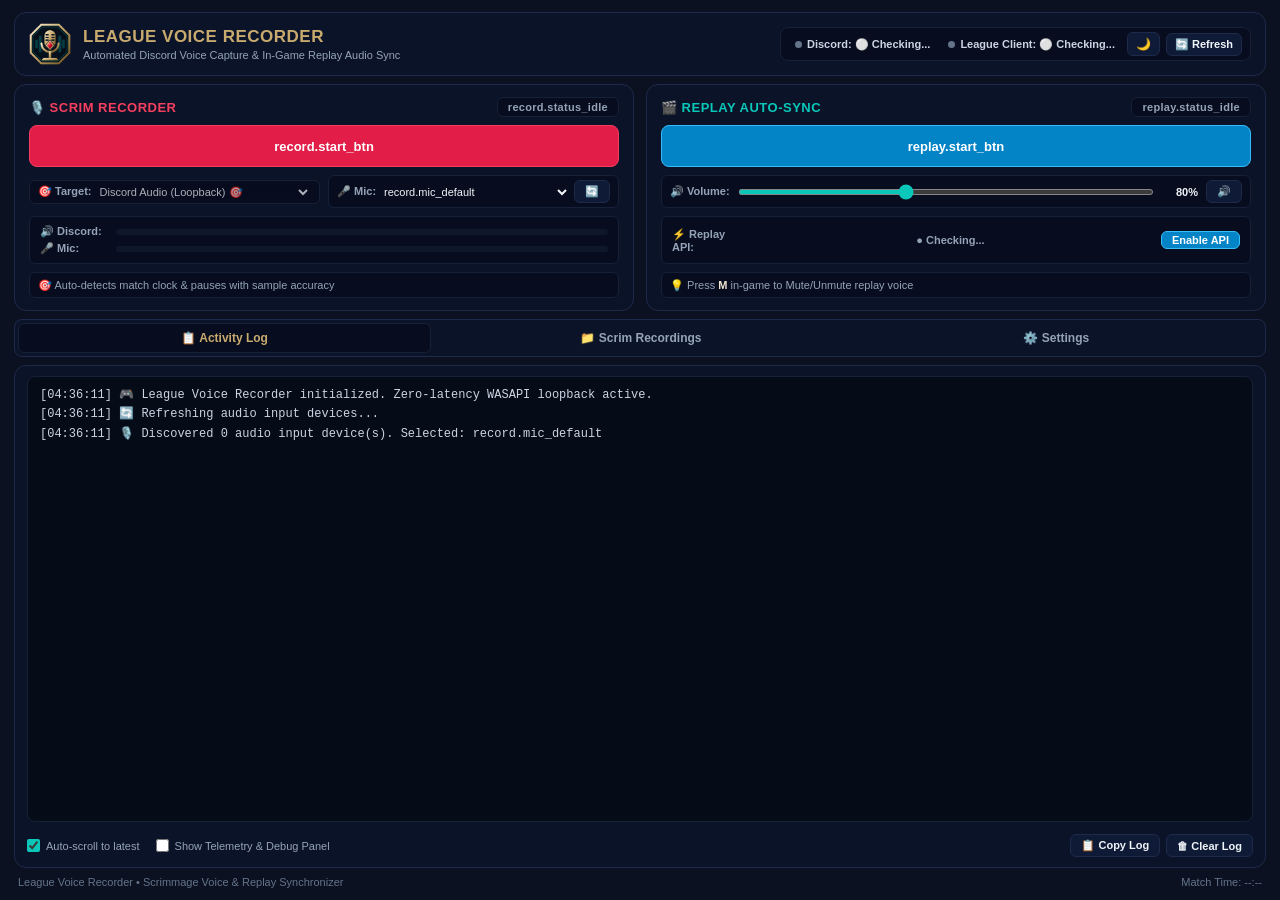
==== commit bd5a6b77: "chore(release): bump version to 0.6.2" ====
--- a/ui/index.html
+++ b/ui/index.html
@@ -3,7 +3,7 @@
 <head>
   <meta charset="UTF-8">
   <meta name="viewport" content="width=device-width, initial-scale=1.0">
-  <title>League Voice Recorder & Replay Synchronizer v0.6.1</title>
+  <title>League Voice Recorder & Replay Synchronizer v0.6.2</title>
   <style>
     html, body {
       background-color: #0B1120 !important;
@@ -46,7 +46,7 @@
     <div id="update-announcement-bar" class="update-announcement-bar" style="display: none;">
       <div class="update-announcement-content">
         <span class="update-announcement-icon">🚀</span>
-        <span id="update-announcement-text"><b>New Version Available: v0.6.1</b> — An update is ready to install!</span>
+        <span id="update-announcement-text"><b>New Version Available: v0.6.2</b> — An update is ready to install!</span>
         <button id="btn-banner-update" class="btn-update-apply" style="margin-left: 12px; padding: 4px 14px; font-size: 11px;">⬇️ Download & Install Update</button>
         <button class="btn-update-dismiss" onclick="dismissUpdateAnnouncement()" title="Dismiss announcement">✕</button>
       </div>
@@ -225,7 +225,7 @@
               </div>
               <div class="debug-row">
                 <span class="k">App Version:</span>
-                <span class="v highlight-ver" id="dbg-app-version">v0.6.1</span>
+                <span class="v highlight-ver" id="dbg-app-version">v0.6.2</span>
               </div>
             </div>
 
@@ -419,7 +419,7 @@
           <div class="setting-grid-row">
             <span class="setting-lbl">App Version:</span>
             <div style="display: flex; align-items: center; gap: 12px;">
-              <span id="settings-app-version" style="font-size: 12px; font-weight: bold; color: var(--text-muted);">v0.6.1</span>
+              <span id="settings-app-version" style="font-size: 12px; font-weight: bold; color: var(--text-muted);">v0.6.2</span>
               <button class="btn-small" onclick="checkForUpdates()">Check for Updates</button>
             </div>
             <span></span>
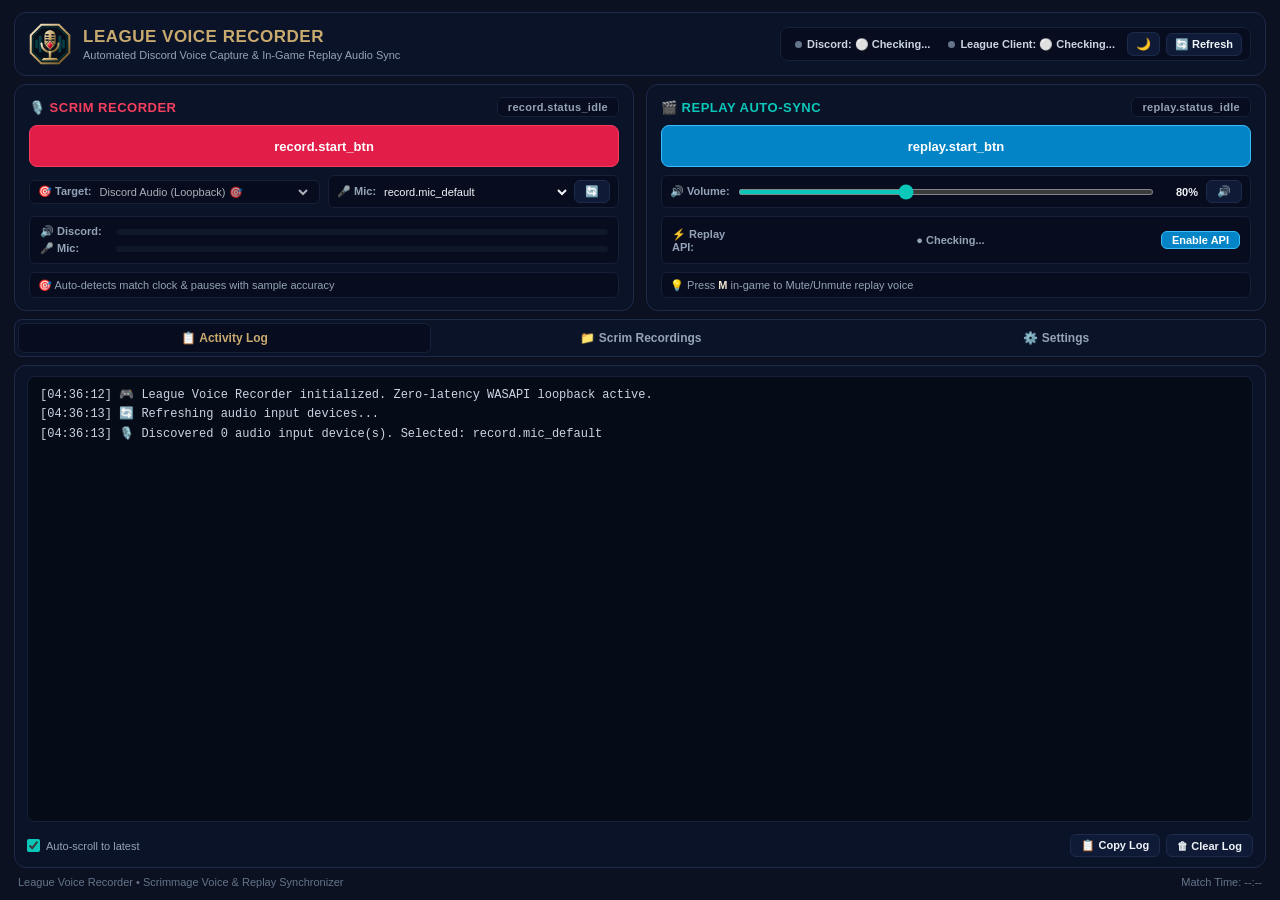
==== commit 39b91d0d: "chore(release): bump version to 0.6.3 with multi-core MP3 encoding and cloud PATCH sync" ====
--- a/ui/index.html
+++ b/ui/index.html
@@ -3,7 +3,7 @@
 <head>
   <meta charset="UTF-8">
   <meta name="viewport" content="width=device-width, initial-scale=1.0">
-  <title>League Voice Recorder & Replay Synchronizer v0.6.2</title>
+  <title>League Voice Recorder & Replay Synchronizer v0.6.3</title>
   <style>
     html, body {
       background-color: #0B1120 !important;
@@ -46,7 +46,7 @@
     <div id="update-announcement-bar" class="update-announcement-bar" style="display: none;">
       <div class="update-announcement-content">
         <span class="update-announcement-icon">🚀</span>
-        <span id="update-announcement-text"><b>New Version Available: v0.6.2</b> — An update is ready to install!</span>
+        <span id="update-announcement-text"><b>New Version Available: v0.6.3</b> — An update is ready to install!</span>
         <button id="btn-banner-update" class="btn-update-apply" style="margin-left: 12px; padding: 4px 14px; font-size: 11px;">⬇️ Download & Install Update</button>
         <button class="btn-update-dismiss" onclick="dismissUpdateAnnouncement()" title="Dismiss announcement">✕</button>
       </div>
@@ -225,7 +225,7 @@
               </div>
               <div class="debug-row">
                 <span class="k">App Version:</span>
-                <span class="v highlight-ver" id="dbg-app-version">v0.6.2</span>
+                <span class="v highlight-ver" id="dbg-app-version">v0.6.3</span>
               </div>
             </div>
 
@@ -239,7 +239,7 @@
           <input type="checkbox" id="cb-autoscroll" checked onchange="toggleAutoscroll(this.checked)">
           <span data-i18n="log.autoscroll">Auto-scroll to latest</span>
         </label>
-        <label class="control-check" style="margin-left: 16px;">
+        <label class="control-check" id="lbl-debug-panel-toggle" style="margin-left: 16px; display: none;">
           <input type="checkbox" id="cb-debug-panel" onchange="toggleDebugPanel(this.checked)">
           <span>Show Telemetry & Debug Panel</span>
         </label>
@@ -419,7 +419,7 @@
           <div class="setting-grid-row">
             <span class="setting-lbl">App Version:</span>
             <div style="display: flex; align-items: center; gap: 12px;">
-              <span id="settings-app-version" style="font-size: 12px; font-weight: bold; color: var(--text-muted);">v0.6.2</span>
+              <span id="settings-app-version" style="font-size: 12px; font-weight: bold; color: var(--text-muted);">v0.6.3</span>
               <button class="btn-small" onclick="checkForUpdates()">Check for Updates</button>
             </div>
             <span></span>
